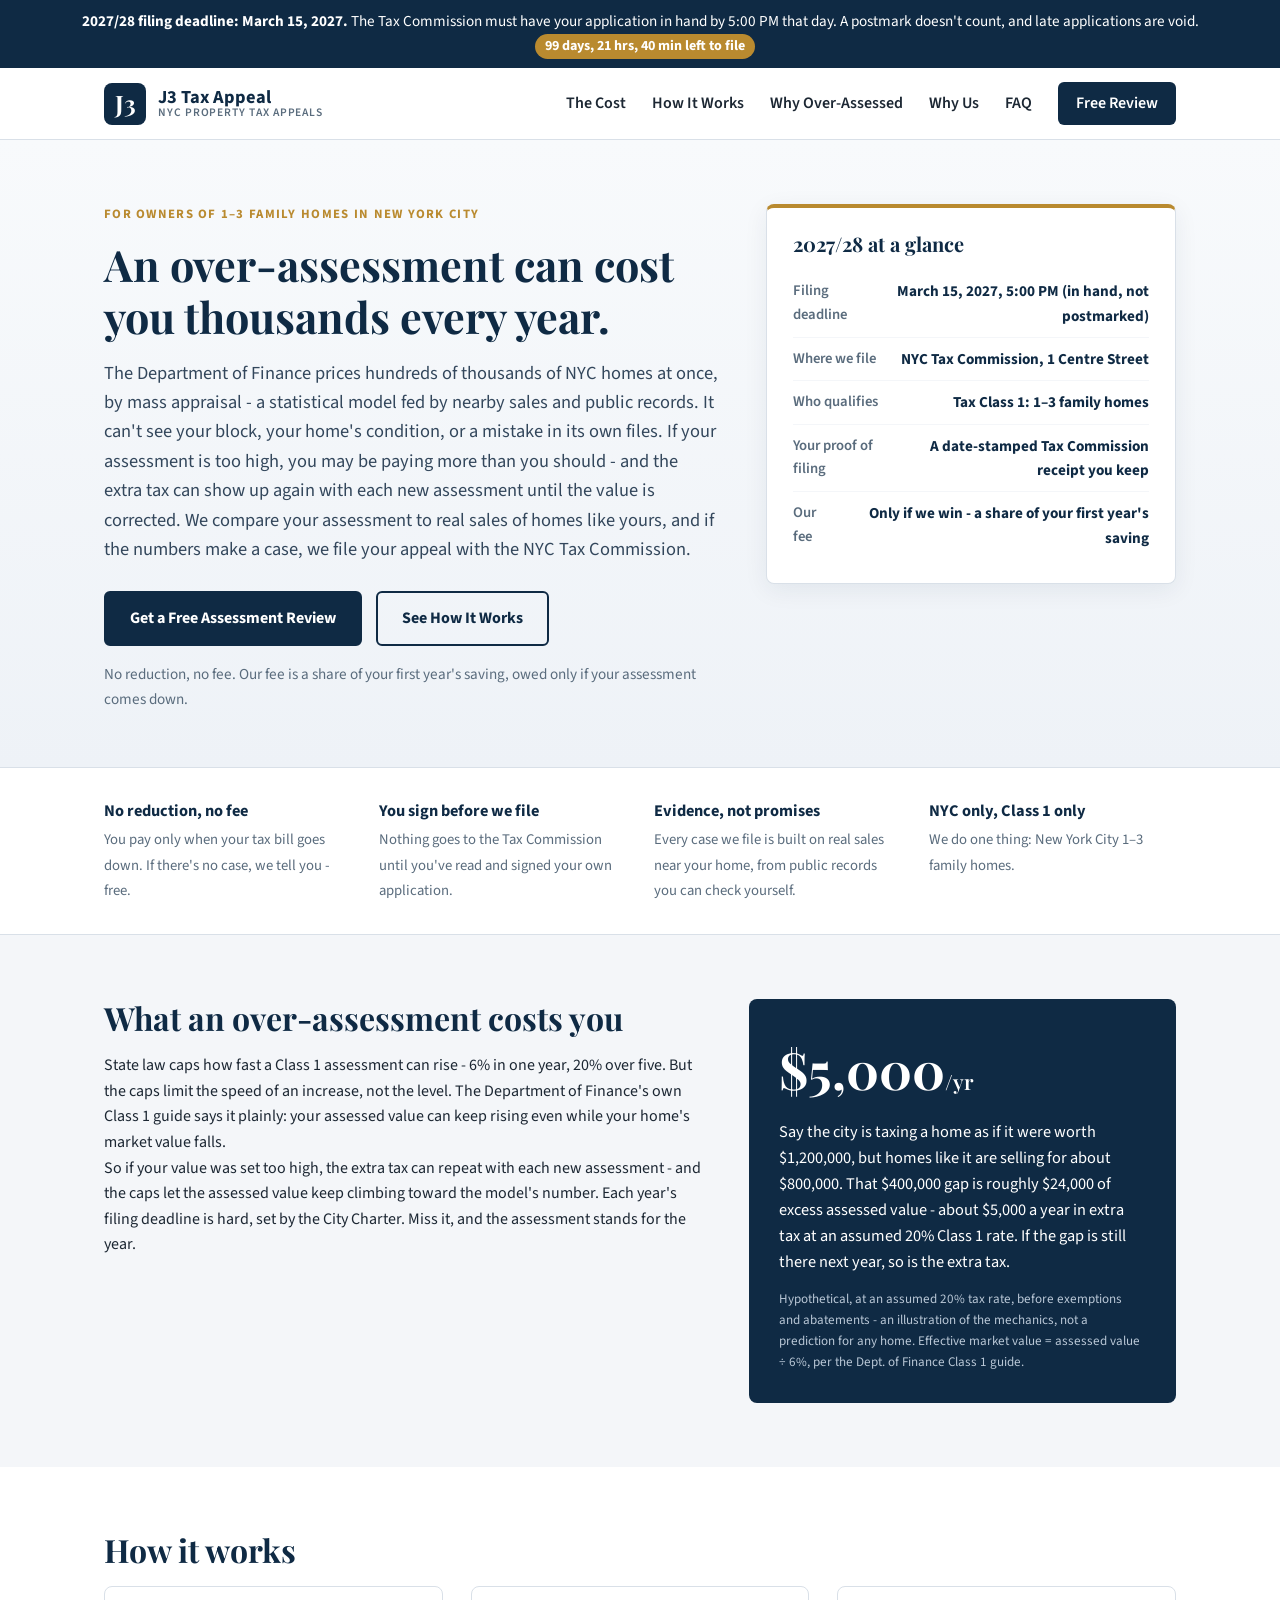
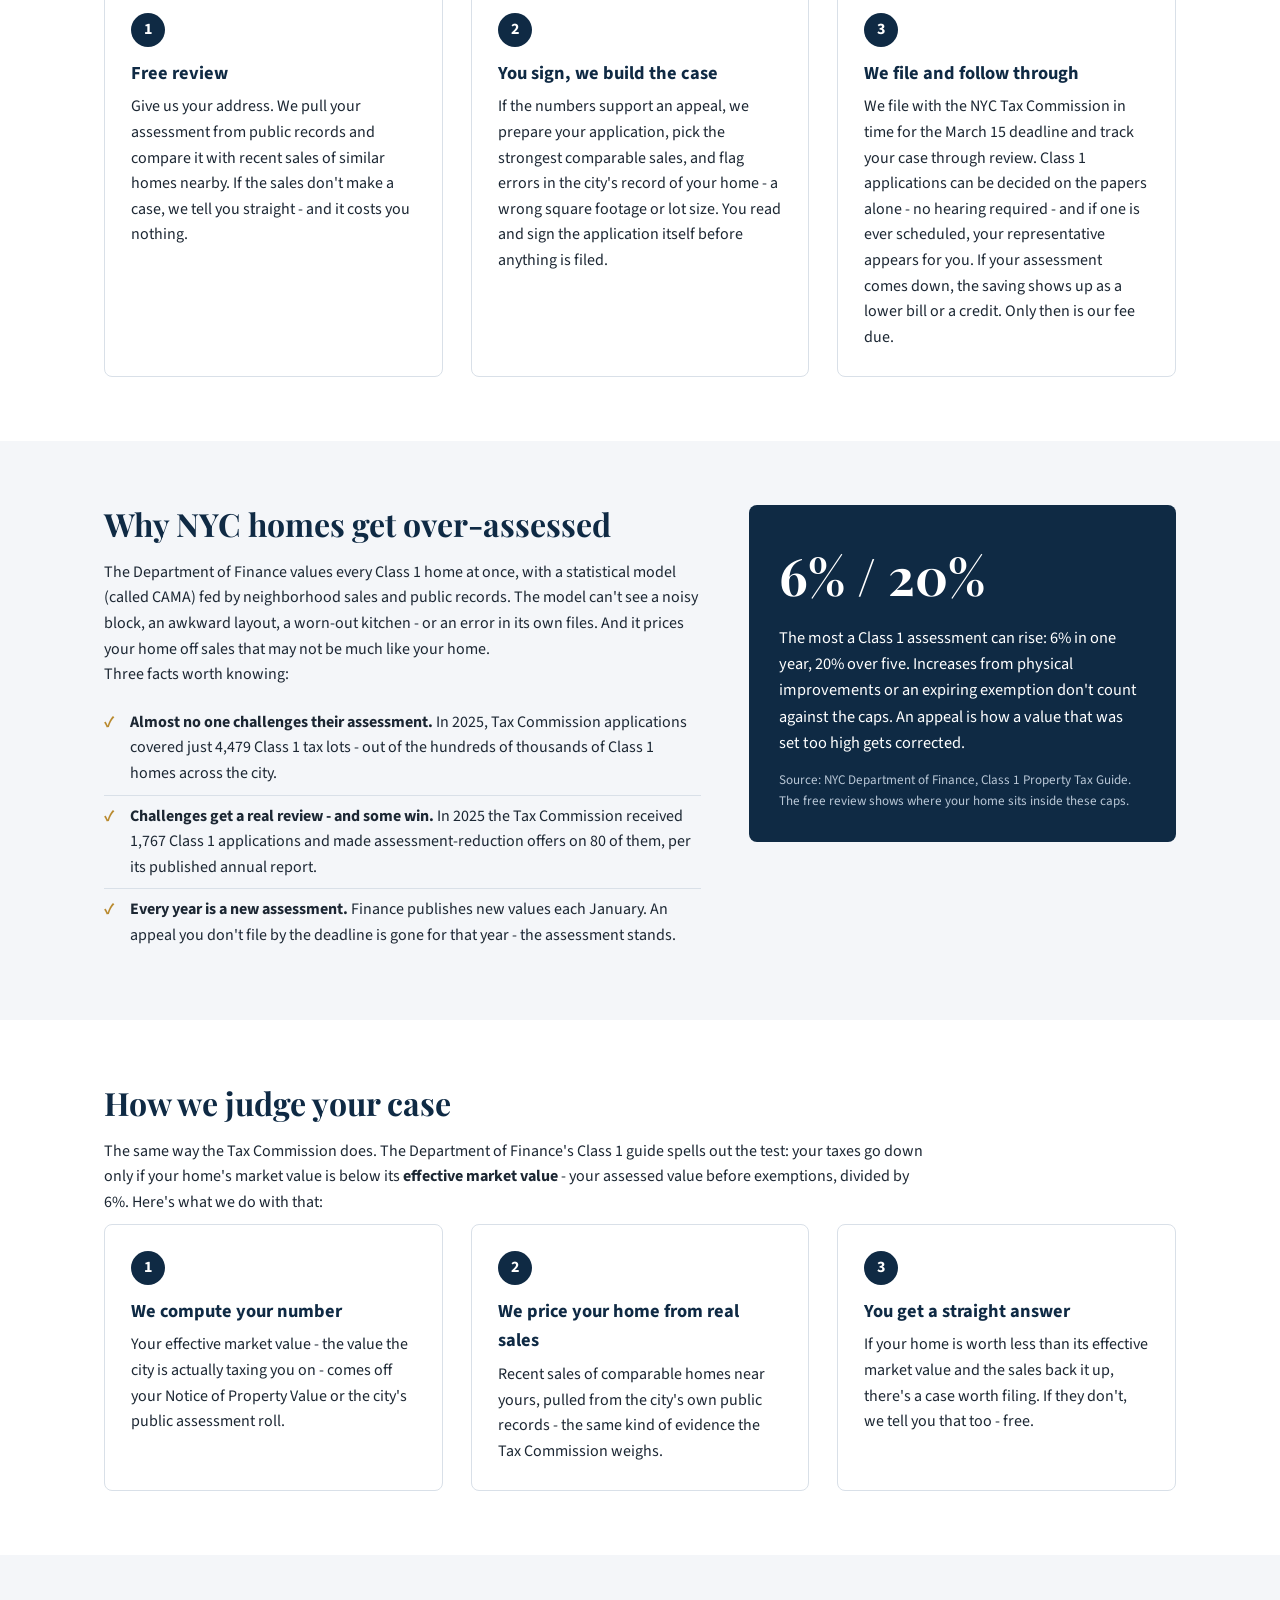
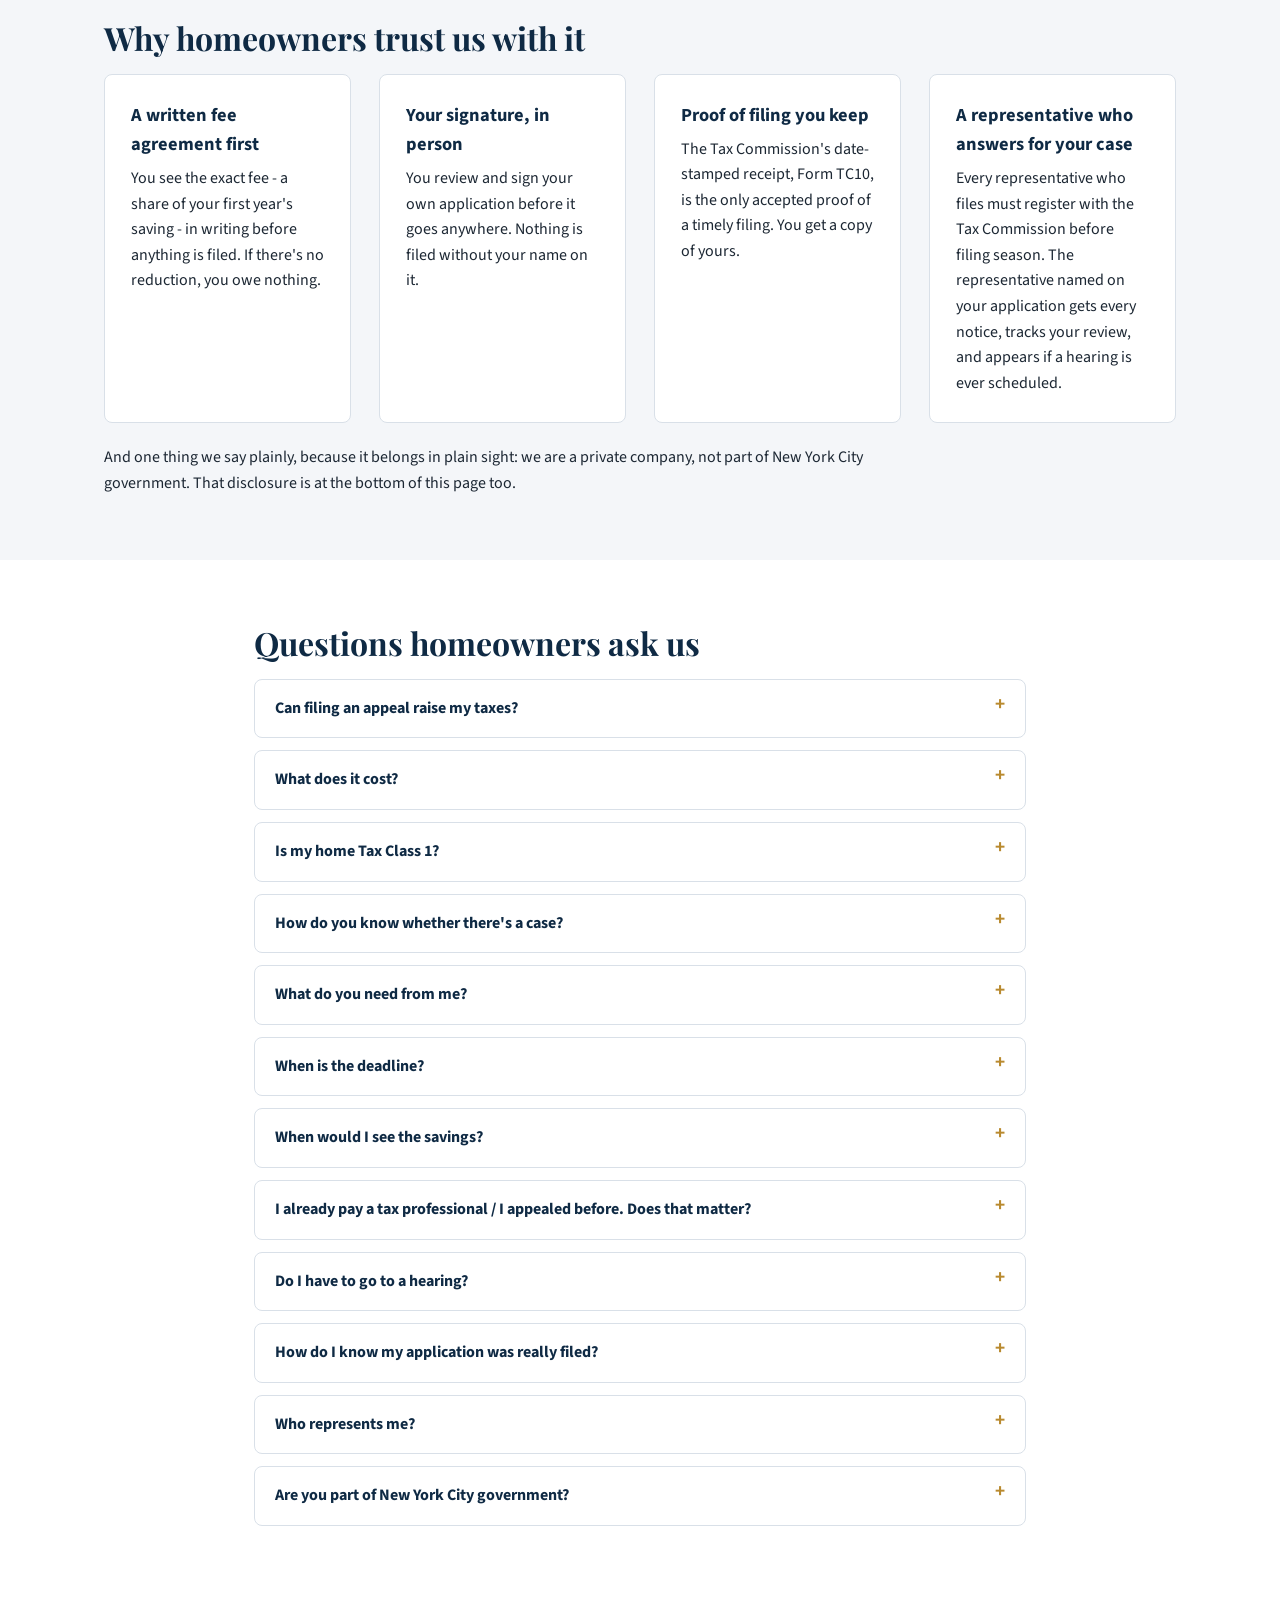
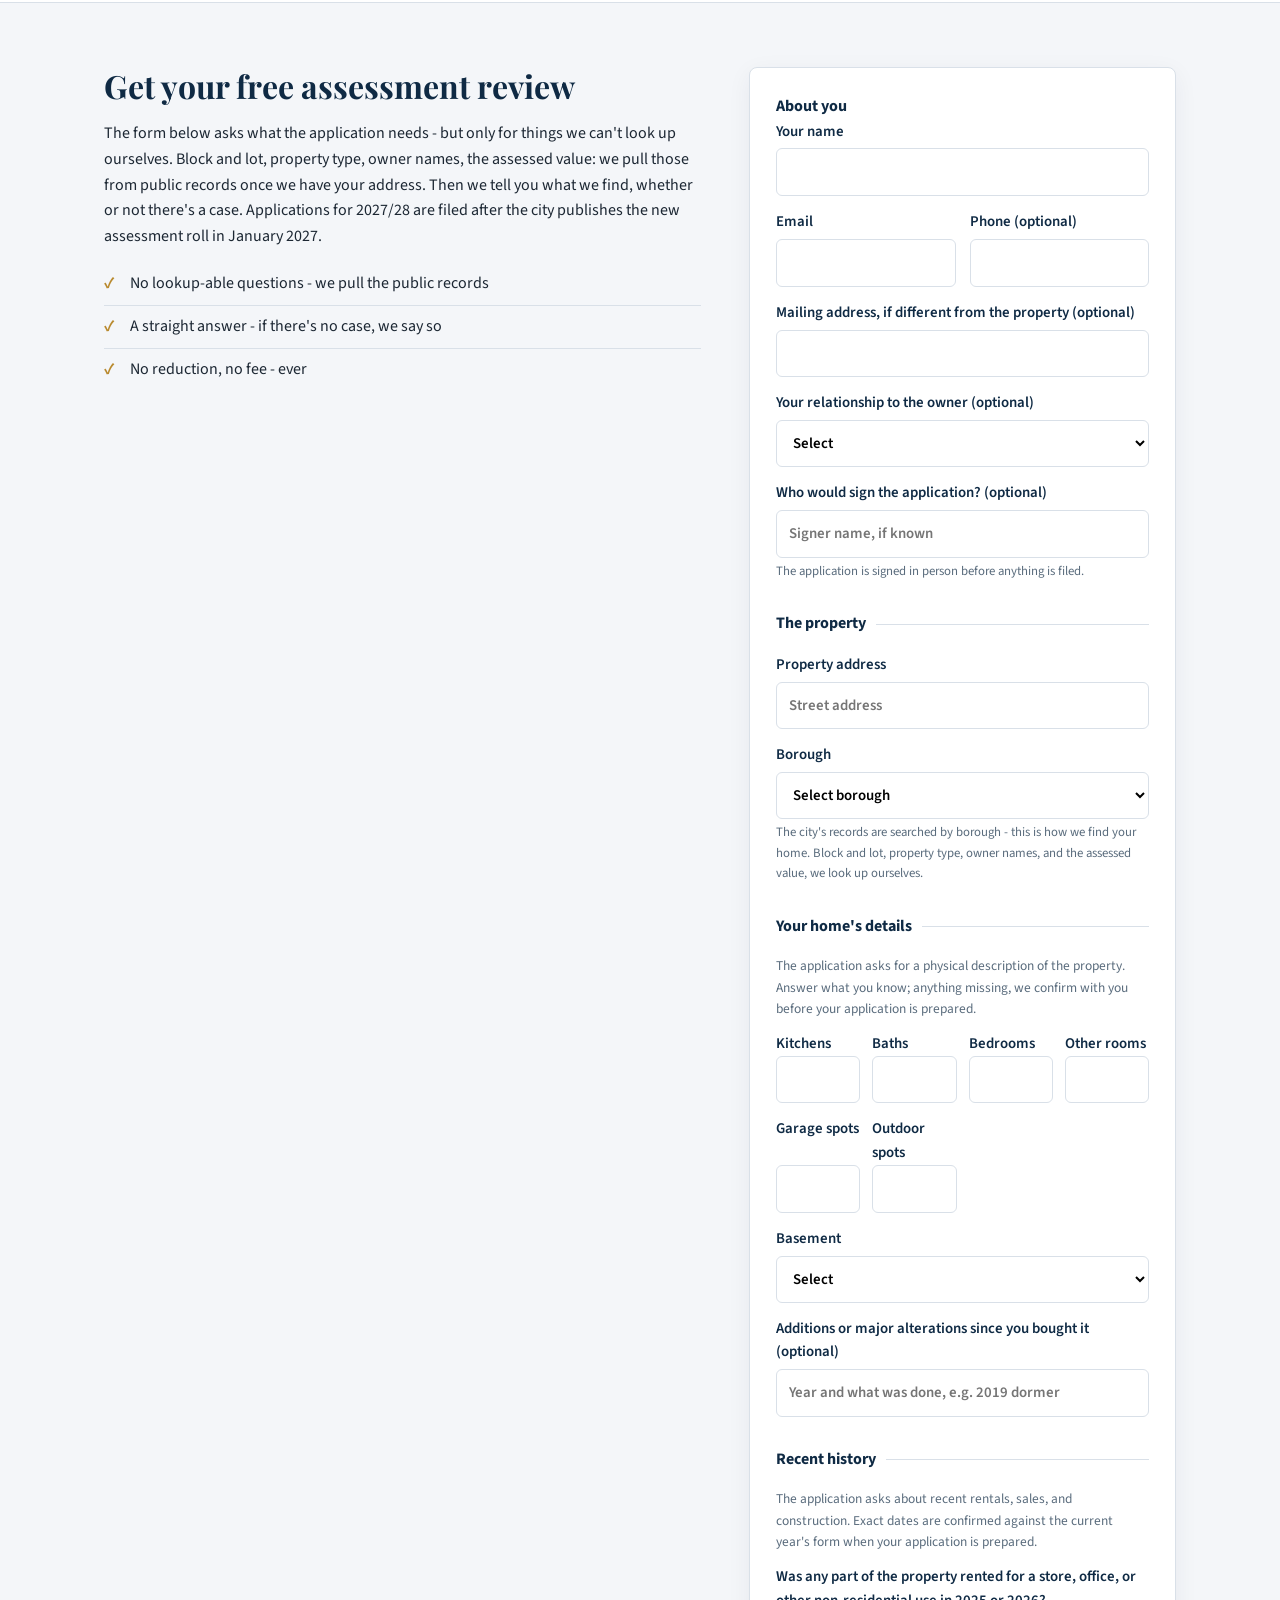
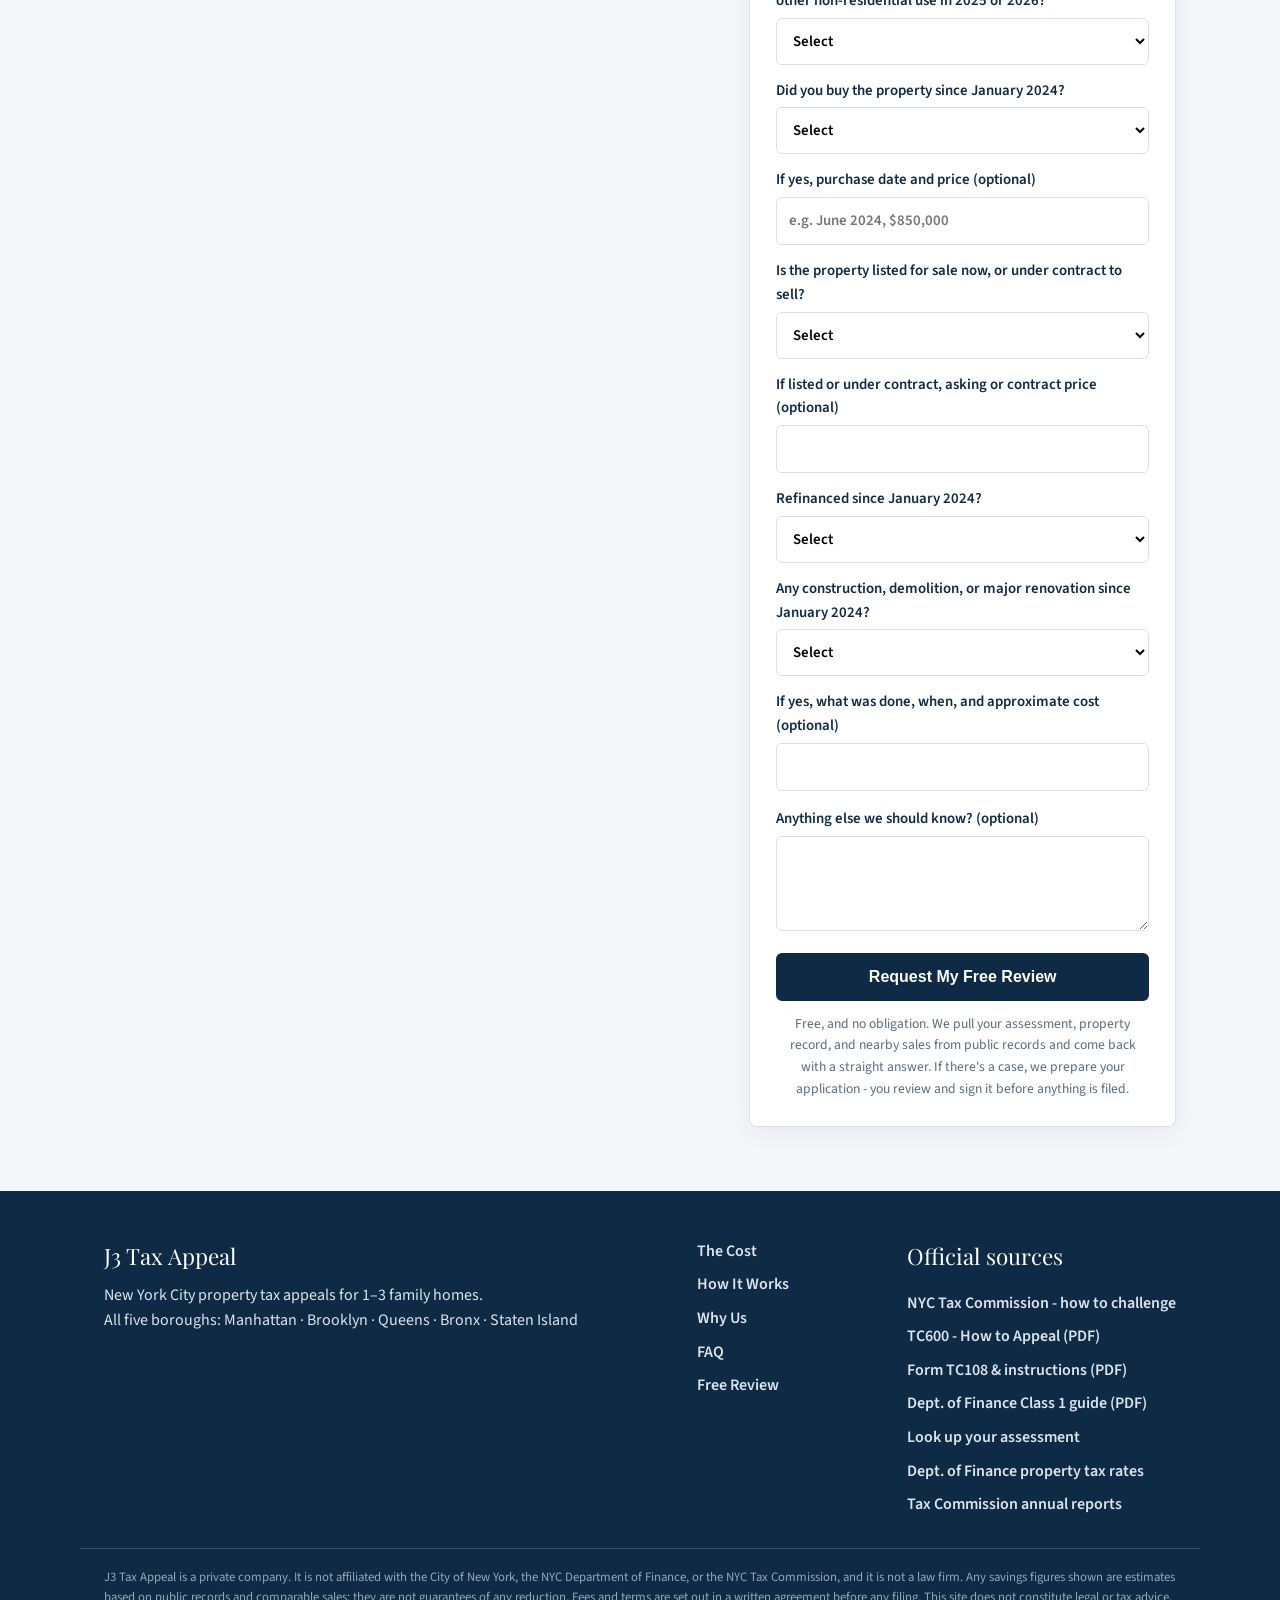
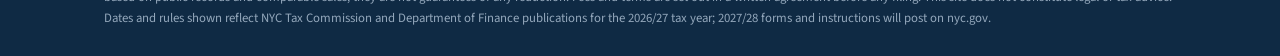
==== index.html @ 5998db47 "Add canonical sitemap and font connection hint; preserve approved copy" ====
<!DOCTYPE html>
<html lang="en">
<head>
<meta charset="UTF-8">
<meta name="viewport" content="width=device-width, initial-scale=1.0">
<title>J3 Tax Appeal - NYC Property Tax Appeals for 1–3 Family Homes</title>
<meta name="description" content="An over-assessment can cost you thousands every year. We check your NYC home's assessment against real comparable sales and file your appeal with the NYC Tax Commission. No reduction, no fee.">
<link rel="canonical" href="https://j3-del.github.io/j3-tax-appeal/">
<meta property="og:type" content="website">
<meta property="og:title" content="J3 Tax Appeal - NYC Property Tax Appeals for 1–3 Family Homes">
<meta property="og:description" content="An over-assessment can cost you thousands every year. We build your case from real comparable sales and file it with the NYC Tax Commission. No reduction, no fee. 2027/28 Class 1 deadline: March 15, 2027.">
<meta property="og:url" content="https://j3-del.github.io/j3-tax-appeal/">
<meta name="twitter:card" content="summary">
<link rel="sitemap" type="application/xml" href="sitemap.xml">
<link rel="preconnect" href="https://fonts.googleapis.com">
<link rel="preconnect" href="https://fonts.gstatic.com" crossorigin>
<link href="https://fonts.googleapis.com/css2?family=Playfair+Display:wght@600;700&family=Source+Sans+3:wght@400;600;700&display=swap" rel="stylesheet">
<link rel="stylesheet" href="styles.css">
<script type="application/ld+json">
{
  "@context": "https://schema.org",
  "@type": "ProfessionalService",
  "name": "J3 Tax Appeal",
  "description": "New York City property tax appeal representation for Tax Class 1 (1–3 family) homes before the NYC Tax Commission.",
  "url": "https://j3-del.github.io/j3-tax-appeal/",
  "areaServed": [
    {"@type": "City", "name": "New York City"}
  ]
}
</script>
</head>
<body>

<div class="deadline-bar">
  <span><strong>2027/28 filing deadline: March 15, 2027.</strong> The Tax Commission must have your application in hand by 5:00 PM that day. A postmark doesn't count, and late applications are void.</span>
  <span class="countdown" id="countdown" aria-label="Countdown to filing deadline"></span>
</div>

<header class="site-header">
  <div class="wrap header-inner">
    <a class="brand" href="#top">
      <span class="brand-mark">J3</span>
      <span class="brand-text">J3 Tax Appeal<small>NYC Property Tax Appeals</small></span>
    </a>
    <nav class="nav">
      <a href="#cost">The Cost</a>
      <a href="#how">How It Works</a>
      <a href="#why">Why Over-Assessed</a>
      <a href="#trust">Why Us</a>
      <a href="#faq">FAQ</a>
      <a href="#review" class="nav-cta">Free Review</a>
    </nav>
  </div>
</header>

<main id="top">

<section class="hero">
  <div class="wrap hero-inner">
    <div class="hero-copy">
      <p class="eyebrow">For owners of 1–3 family homes in New York City</p>
      <h1>An over-assessment can cost you thousands every year.</h1>
      <p class="lede">The Department of Finance prices hundreds of thousands of NYC homes at once, by mass appraisal - a statistical model fed by nearby sales and public records. It can't see your block, your home's condition, or a mistake in its own files. If your assessment is too high, you may be paying more than you should - and the extra tax can show up again with each new assessment until the value is corrected. We compare your assessment to real sales of homes like yours, and if the numbers make a case, we file your appeal with the NYC Tax Commission.</p>
      <div class="hero-ctas">
        <a class="btn btn-primary" href="#review">Get a Free Assessment Review</a>
        <a class="btn btn-ghost" href="#how">See How It Works</a>
      </div>
      <p class="hero-note">No reduction, no fee. Our fee is a share of your first year's saving, owed only if your assessment comes down.</p>
    </div>
    <aside class="hero-card" aria-label="Key facts">
      <h2>2027/28 at a glance</h2>
      <dl>
        <div><dt>Filing deadline</dt><dd>March 15, 2027, 5:00 PM (in hand, not postmarked)</dd></div>
        <div><dt>Where we file</dt><dd>NYC Tax Commission, 1 Centre Street</dd></div>
        <div><dt>Who qualifies</dt><dd>Tax Class 1: 1–3 family homes</dd></div>
        <div><dt>Your proof of filing</dt><dd>A date-stamped Tax Commission receipt you keep</dd></div>
        <div><dt>Our fee</dt><dd>Only if we win - a share of your first year's saving</dd></div>
      </dl>
    </aside>
  </div>
</section>

<section class="trust-bar">
  <div class="wrap trust-grid">
    <div class="trust-item"><strong>No reduction, no fee</strong><span>You pay only when your tax bill goes down. If there's no case, we tell you - free.</span></div>
    <div class="trust-item"><strong>You sign before we file</strong><span>Nothing goes to the Tax Commission until you've read and signed your own application.</span></div>
    <div class="trust-item"><strong>Evidence, not promises</strong><span>Every case we file is built on real sales near your home, from public records you can check yourself.</span></div>
    <div class="trust-item"><strong>NYC only, Class 1 only</strong><span>We do one thing: New York City 1–3 family homes.</span></div>
  </div>
</section>

<section class="section alt" id="cost">
  <div class="wrap two-col">
    <div>
      <h2>What an over-assessment costs you</h2>
      <p>State law caps how fast a Class 1 assessment can rise - 6% in one year, 20% over five. But the caps limit the speed of an increase, not the level. The Department of Finance's own Class 1 guide says it plainly: your assessed value can keep rising even while your home's market value falls.</p>
      <p>So if your value was set too high, the extra tax can repeat with each new assessment - and the caps let the assessed value keep climbing toward the model's number. Each year's filing deadline is hard, set by the City Charter. Miss it, and the assessment stands for the year.</p>
    </div>
    <div class="stat-card">
      <p class="stat-big">$5,000<small style="font-size:1.3rem">/yr</small></p>
      <p class="stat-label">Say the city is taxing a home as if it were worth $1,200,000, but homes like it are selling for about $800,000. That $400,000 gap is roughly $24,000 of excess assessed value - about $5,000 a year in extra tax at an assumed 20% Class 1 rate. If the gap is still there next year, so is the extra tax.</p>
      <p class="stat-small">Hypothetical, at an assumed 20% tax rate, before exemptions and abatements - an illustration of the mechanics, not a prediction for any home. Effective market value = assessed value ÷ 6%, per the Dept. of Finance Class 1 guide.</p>
    </div>
  </div>
</section>

<section class="section" id="how">
  <div class="wrap">
    <h2>How it works</h2>
    <div class="steps">
      <div class="step">
        <span class="step-num">1</span>
        <h3>Free review</h3>
        <p>Give us your address. We pull your assessment from public records and compare it with recent sales of similar homes nearby. If the sales don't make a case, we tell you straight - and it costs you nothing.</p>
      </div>
      <div class="step">
        <span class="step-num">2</span>
        <h3>You sign, we build the case</h3>
        <p>If the numbers support an appeal, we prepare your application, pick the strongest comparable sales, and flag errors in the city's record of your home - a wrong square footage or lot size. You read and sign the application itself before anything is filed.</p>
      </div>
      <div class="step">
        <span class="step-num">3</span>
        <h3>We file and follow through</h3>
        <p>We file with the NYC Tax Commission in time for the March 15 deadline and track your case through review. Class 1 applications can be decided on the papers alone - no hearing required - and if one is ever scheduled, your representative appears for you. If your assessment comes down, the saving shows up as a lower bill or a credit. Only then is our fee due.</p>
      </div>
    </div>
  </div>
</section>

<section class="section alt" id="why">
  <div class="wrap two-col">
    <div>
      <h2>Why NYC homes get over-assessed</h2>
      <p>The Department of Finance values every Class 1 home at once, with a statistical model (called CAMA) fed by neighborhood sales and public records. The model can't see a noisy block, an awkward layout, a worn-out kitchen - or an error in its own files. And it prices your home off sales that may not be much like your home.</p>
      <p>Three facts worth knowing:</p>
      <ul class="fact-list">
        <li><strong>Almost no one challenges their assessment.</strong> In 2025, Tax Commission applications covered just 4,479 Class 1 tax lots - out of the hundreds of thousands of Class 1 homes across the city.</li>
        <li><strong>Challenges get a real review - and some win.</strong> In 2025 the Tax Commission received 1,767 Class 1 applications and made assessment-reduction offers on 80 of them, per its published annual report.</li>
        <li><strong>Every year is a new assessment.</strong> Finance publishes new values each January. An appeal you don't file by the deadline is gone for that year - the assessment stands.</li>
      </ul>
    </div>
    <div class="stat-card">
      <p class="stat-big">6% / 20%</p>
      <p class="stat-label">The most a Class 1 assessment can rise: 6% in one year, 20% over five. Increases from physical improvements or an expiring exemption don't count against the caps. An appeal is how a value that was set too high gets corrected.</p>
      <p class="stat-small">Source: NYC Department of Finance, Class 1 Property Tax Guide. The free review shows where your home sits inside these caps.</p>
    </div>
  </div>
</section>

<section class="section" id="test">
  <div class="wrap">
    <h2>How we judge your case</h2>
    <p style="max-width:820px">The same way the Tax Commission does. The Department of Finance's Class 1 guide spells out the test: your taxes go down only if your home's market value is below its <strong>effective market value</strong> - your assessed value before exemptions, divided by 6%. Here's what we do with that:</p>
    <div class="steps">
      <div class="step">
        <span class="step-num">1</span>
        <h3>We compute your number</h3>
        <p>Your effective market value - the value the city is actually taxing you on - comes off your Notice of Property Value or the city's public assessment roll.</p>
      </div>
      <div class="step">
        <span class="step-num">2</span>
        <h3>We price your home from real sales</h3>
        <p>Recent sales of comparable homes near yours, pulled from the city's own public records - the same kind of evidence the Tax Commission weighs.</p>
      </div>
      <div class="step">
        <span class="step-num">3</span>
        <h3>You get a straight answer</h3>
        <p>If your home is worth less than its effective market value and the sales back it up, there's a case worth filing. If they don't, we tell you that too - free.</p>
      </div>
    </div>
  </div>
</section>

<section class="section alt" id="trust">
  <div class="wrap">
    <h2>Why homeowners trust us with it</h2>
    <div class="steps steps4">
      <div class="step">
        <h3>A written fee agreement first</h3>
        <p>You see the exact fee - a share of your first year's saving - in writing before anything is filed. If there's no reduction, you owe nothing.</p>
      </div>
      <div class="step">
        <h3>Your signature, in person</h3>
        <p>You review and sign your own application before it goes anywhere. Nothing is filed without your name on it.</p>
      </div>
      <div class="step">
        <h3>Proof of filing you keep</h3>
        <p>The Tax Commission's date-stamped receipt, Form TC10, is the only accepted proof of a timely filing. You get a copy of yours.</p>
      </div>
      <div class="step">
        <h3>A representative who answers for your case</h3>
        <p>Every representative who files must register with the Tax Commission before filing season. The representative named on your application gets every notice, tracks your review, and appears if a hearing is ever scheduled.</p>
      </div>
    </div>
    <p style="margin-top:22px;max-width:820px">And one thing we say plainly, because it belongs in plain sight: we are a private company, not part of New York City government. That disclosure is at the bottom of this page too.</p>
  </div>
</section>

<section class="section" id="faq">
  <div class="wrap narrow">
    <h2>Questions homeowners ask us</h2>
    <details>
      <summary>Can filing an appeal raise my taxes?</summary>
      <p>An application asks the Tax Commission for one thing: a reduction. The Commission's authority is to correct assessments that are excessive, unequal, or unlawful, and it reviews the assessed value the Department of Finance already set. It cannot change your home's market value, property description, or building class.</p>
    </details>
    <details>
      <summary>What does it cost?</summary>
      <p>The review is free. If we file and your assessment is reduced, our fee is a percentage of your first year's saving, set out in a written agreement before we file anything. If there's no reduction, you owe us nothing. One exception: the Tax Commission charges a $175 application fee on properties assessed at $2 million or more - it appears on the tax bill, is never due if review is waived before it's scheduled, and your agreement will state plainly who bears it.</p>
    </details>
    <details>
      <summary>Is my home Tax Class 1?</summary>
      <p>Almost certainly, if it's a house for one, two, or three families. Class 1 also covers most residentially zoned vacant land and condominium units in buildings of three stories or fewer. Your tax class is printed on your Notice of Property Value - and your free review will confirm it.</p>
    </details>
    <details>
      <summary>How do you know whether there's a case?</summary>
      <p>The same test the Tax Commission applies. We estimate what your home would sell for and compare it with its "effective market value" - the value Finance is effectively taxing you on (your assessed value before exemptions, divided by 6%). If your home is worth less than that number and recent sales back it up, there's a case. If they don't, we tell you that too.</p>
    </details>
    <details>
      <summary>What do you need from me?</summary>
      <p>About ten minutes with the form below. It asks only what public records can't tell us - things like room counts, alterations, and recent history. Block and lot, property type, ownership, and your assessed value, we look up ourselves from your address. If we find a case, we prepare your application - and nothing is filed until you review and sign it.</p>
    </details>
    <details>
      <summary>When is the deadline?</summary>
      <p>For the 2027/28 tax year, the Tax Commission must <em>receive</em> Class 1 applications by 5:00 PM on <strong>March 15, 2027</strong>. Mailing it that day is not enough - it has to arrive. The deadline is set by the City Charter and cannot be waived or extended. (One narrow exception: if the city first notifies you of a new or increased assessment after February 1, you get 20 days from that notice.) If you miss it, the assessment stands for the full year.</p>
    </details>
    <details>
      <summary>When would I see the savings?</summary>
      <p>If the Tax Commission resolves your application before the city publishes its final assessment roll in May, the property tax bills issued in July for the new tax year can be based on the corrected value - that's the Commission's own description of its calendar in its annual report. Some applications take longer. If there's no reduction, you owe nothing.</p>
    </details>
    <details>
      <summary>I already pay a tax professional / I appealed before. Does that matter?</summary>
      <p>Usually not. The city publishes new assessments each January, and every year's appeal stands on that year's numbers. If you filed in a past year, this year's comparable sales may tell a different story. One thing to flag: if another representative is already handling this year's appeal for you, let us know before we start, so your filing doesn't conflict with theirs.</p>
    </details>
    <details>
      <summary>Do I have to go to a hearing?</summary>
      <p>No hearing is required. You can ask for your application to be reviewed on the papers alone - in person, phone, or video hearings exist if you or the Commission want one, and your representative appears. That's part of the service.</p>
    </details>
    <details>
      <summary>How do I know my application was really filed?</summary>
      <p>You get proof you can hold. The Tax Commission accepts only one proof of timely filing: its own date-stamped receipt, Form TC10 - not a postmark or a mailing receipt. We file in time for the deadline and give you a copy of your stamped receipt.</p>
    </details>
    <details>
      <summary>Who represents me?</summary>
      <p>A representative named on your application. Tax Commission rules require every representative who files to register with the Commission before the filing season. The Commission sends every notice about your case - including any hearing date - to that representative, and if a hearing is ever scheduled, your representative appears for you. Most Class 1 cases are decided on the papers, with no hearing at all.</p>
    </details>
    <details>
      <summary>Are you part of New York City government?</summary>
      <p>No. We are a private company and are not affiliated with the City of New York, the Department of Finance, or the Tax Commission.</p>
    </details>
  </div>
</section>

<section class="section cta-section" id="review">
  <div class="wrap two-col">
    <div>
      <h2>Get your free assessment review</h2>
      <p>The form below asks what the application needs - but only for things we can't look up ourselves. Block and lot, property type, owner names, the assessed value: we pull those from public records once we have your address. Then we tell you what we find, whether or not there's a case. Applications for 2027/28 are filed after the city publishes the new assessment roll in January 2027.</p>
      <ul class="fact-list">
        <li>No lookup-able questions - we pull the public records</li>
        <li>A straight answer - if there's no case, we say so</li>
        <li>No reduction, no fee - ever</li>
      </ul>
    </div>
    <form class="intake" id="intakeForm" novalidate>
      <input type="checkbox" name="botcheck" class="hp" tabindex="-1" autocomplete="off" aria-hidden="true">
      <fieldset>
        <legend>About you</legend>
        <label>Your name<input type="text" name="name" required autocomplete="name"></label>
        <div class="grid2">
          <label>Email<input type="email" name="email" required autocomplete="email"></label>
          <label>Phone (optional)<input type="tel" name="phone" autocomplete="tel"></label>
        </div>
        <label>Mailing address, if different from the property (optional)<input type="text" name="mailing_address" autocomplete="street-address"></label>
        <label>Your relationship to the owner (optional)
          <select name="contact_relationship">
            <option value="">Select</option>
            <option>I am the owner</option>
            <option>Spouse or family member</option>
            <option>Property manager or agent</option>
            <option>Other</option>
            <option>Prefer to say later</option>
          </select>
        </label>
        <label>Who would sign the application? (optional)<input type="text" name="signer_name" placeholder="Signer name, if known"><span class="hint">The application is signed in person before anything is filed.</span></label>
      </fieldset>
      <fieldset>
        <legend>The property</legend>
        <label>Property address<input type="text" name="address" required placeholder="Street address"></label>
        <label>Borough
          <select name="borough" required>
            <option value="">Select borough</option>
            <option>Manhattan</option><option>Brooklyn</option><option>Queens</option>
            <option>Bronx</option><option>Staten Island</option>
          </select>
          <span class="hint">The city's records are searched by borough - this is how we find your home. Block and lot, property type, owner names, and the assessed value, we look up ourselves.</span>
        </label>
      </fieldset>
      <fieldset>
        <legend>Your home's details</legend>
        <p class="hint">The application asks for a physical description of the property. Answer what you know; anything missing, we confirm with you before your application is prepared.</p>
        <div class="grid4">
          <label>Kitchens<input type="number" name="kitchens" min="0" max="20"></label>
          <label>Baths<input type="number" name="baths" min="0" max="20"></label>
          <label>Bedrooms<input type="number" name="bedrooms" min="0" max="30"></label>
          <label>Other rooms<input type="number" name="other_rooms" min="0" max="30"></label>
          <label>Garage spots<input type="number" name="parking_indoor" min="0" max="20"></label>
          <label>Outdoor spots<input type="number" name="parking_outdoor" min="0" max="20"></label>
        </div>
        <label>Basement
          <select name="basement">
            <option value="">Select</option>
            <option>No basement</option>
            <option>Unfinished space only</option>
            <option>Finished living space</option>
          </select>
        </label>
        <label>Additions or major alterations since you bought it (optional)<input type="text" name="alterations" placeholder="Year and what was done, e.g. 2019 dormer"></label>
      </fieldset>
      <fieldset>
        <legend>Recent history</legend>
        <p class="hint">The application asks about recent rentals, sales, and construction. Exact dates are confirmed against the current year's form when your application is prepared.</p>
        <label>Was any part of the property rented for a store, office, or other non-residential use in 2025 or 2026?
          <select name="nonres_rental_recent">
            <option value="">Select</option><option>No</option><option>Yes</option><option>Not sure</option>
          </select>
        </label>
        <label>Did you buy the property since January 2024?
          <select name="bought_since_2024">
            <option value="">Select</option><option>No</option><option>Yes</option>
          </select>
        </label>
        <label>If yes, purchase date and price (optional)<input type="text" name="purchase_details" placeholder="e.g. June 2024, $850,000"></label>
        <label>Is the property listed for sale now, or under contract to sell?
          <select name="sale_status">
            <option value="">Select</option><option>No</option><option>Listed for sale</option><option>Under contract to sell</option>
          </select>
        </label>
        <label>If listed or under contract, asking or contract price (optional)<input type="text" name="sale_price"></label>
        <label>Refinanced since January 2024?
          <select name="refinanced_since_2024">
            <option value="">Select</option><option>No</option><option>Yes</option><option>Not sure</option>
          </select>
        </label>
        <label>Any construction, demolition, or major renovation since January 2024?
          <select name="construction_since_2024">
            <option value="">Select</option><option>No</option><option>Yes</option>
          </select>
        </label>
        <label>If yes, what was done, when, and approximate cost (optional)<input type="text" name="construction_details"></label>
      </fieldset>
      <label>Anything else we should know? (optional)<textarea name="notes" rows="3"></textarea></label>
      <button type="submit" class="btn btn-primary btn-block">Request My Free Review</button>
      <p class="form-note" id="formNote">Free, and no obligation. We pull your assessment, property record, and nearby sales from public records and come back with a straight answer. If there's a case, we prepare your application - you review and sign it before anything is filed.</p>
    </form>
  </div>
</section>

</main>

<footer class="site-footer">
  <div class="wrap footer-inner">
    <div>
      <p class="footer-brand">J3 Tax Appeal</p>
      <p>New York City property tax appeals for 1–3 family homes.<br>All five boroughs: Manhattan · Brooklyn · Queens · Bronx · Staten Island</p>
    </div>
    <div class="footer-links">
      <a href="#cost">The Cost</a>
      <a href="#how">How It Works</a>
      <a href="#trust">Why Us</a>
      <a href="#faq">FAQ</a>
      <a href="#review">Free Review</a>
    </div>
    <div class="footer-links">
      <p class="footer-brand">Official sources</p>
      <a href="https://www.nyc.gov/site/taxcommission/about/challenging-notice-of-property-value.page" target="_blank" rel="noopener">NYC Tax Commission - how to challenge</a>
      <a href="https://www.nyc.gov/assets/taxcommission/downloads/pdf/tc600-2026.pdf" target="_blank" rel="noopener">TC600 - How to Appeal (PDF)</a>
      <a href="https://www.nyc.gov/assets/taxcommission/downloads/pdf/tc108-2026.pdf" target="_blank" rel="noopener">Form TC108 &amp; instructions (PDF)</a>
      <a href="https://www.nyc.gov/assets/finance/downloads/pdf/brochures/class_1_guide.pdf" target="_blank" rel="noopener">Dept. of Finance Class 1 guide (PDF)</a>
      <a href="https://www.nyc.gov/site/finance/taxes/property.page" target="_blank" rel="noopener">Look up your assessment</a>
      <a href="https://www.nyc.gov/site/finance/property/property-tax-rates.page" target="_blank" rel="noopener">Dept. of Finance property tax rates</a>
      <a href="https://www.nyc.gov/site/taxcommission/reports/annual-report.page" target="_blank" rel="noopener">Tax Commission annual reports</a>
    </div>
  </div>
  <div class="wrap legal">
    <p>J3 Tax Appeal is a private company. It is not affiliated with the City of New York, the NYC Department of Finance, or the NYC Tax Commission, and it is not a law firm. Any savings figures shown are estimates based on public records and comparable sales; they are not guarantees of any reduction. Fees and terms are set out in a written agreement before any filing. This site does not constitute legal or tax advice. Dates and rules shown reflect NYC Tax Commission and Department of Finance publications for the 2026/27 tax year; 2027/28 forms and instructions will post on nyc.gov.</p>
  </div>
</footer>

<script src="script.js"></script>
</body>
</html>
---- styles.css ----
:root{
  --navy:#0f2a44; --navy-2:#16395c; --ink:#1c2733; --gray:#5a6c7d;
  --gold:#b98a2f; --paper:#ffffff; --mist:#f4f6f9; --line:#d9e0e8; --red:#b3271e;
}
*{box-sizing:border-box;margin:0;padding:0}
html{scroll-behavior:smooth}
body{font-family:"Source Sans 3",system-ui,sans-serif;color:var(--ink);background:var(--paper);line-height:1.6}
.wrap{max-width:1120px;margin:0 auto;padding:0 24px}
h1,h2{font-family:"Playfair Display",Georgia,serif;color:var(--navy);line-height:1.2}
h2{font-size:2rem;margin-bottom:1rem}
h3{color:var(--navy);font-size:1.15rem;margin-bottom:.4rem}
a{color:var(--navy)}

/* deadline bar */
.deadline-bar{background:var(--navy);color:#fff;text-align:center;padding:9px 16px;font-size:.95rem}
.deadline-bar .countdown{display:inline-block;margin-left:10px;background:var(--gold);color:#fff;font-weight:700;padding:1px 10px;border-radius:20px;font-size:.88rem}

/* header */
.site-header{border-bottom:1px solid var(--line);background:#fff;position:sticky;top:0;z-index:10}
.header-inner{display:flex;align-items:center;justify-content:space-between;padding-top:14px;padding-bottom:14px}
.brand{display:flex;align-items:center;gap:12px;text-decoration:none}
.brand-mark{width:42px;height:42px;border-radius:8px;background:var(--navy);color:#fff;display:flex;align-items:center;justify-content:center;font-family:"Playfair Display",serif;font-size:1.5rem;font-weight:700}
.brand-text{font-weight:700;color:var(--navy);font-size:1.15rem;line-height:1.1;display:flex;flex-direction:column}
.brand-text small{font-weight:600;color:var(--gray);font-size:.72rem;letter-spacing:.08em;text-transform:uppercase}
.nav{display:flex;gap:26px;align-items:center}
.nav a{text-decoration:none;font-weight:600;color:var(--ink)}
.nav a:hover{color:var(--navy-2)}
.nav-cta{background:var(--navy);color:#fff !important;padding:9px 18px;border-radius:6px}
.nav-cta:hover{background:var(--navy-2)}

/* hero */
.hero{background:linear-gradient(180deg,#f8fafc, #eef2f7);border-bottom:1px solid var(--line)}
.hero-inner{display:grid;grid-template-columns:1.5fr 1fr;gap:48px;padding:64px 24px 56px}
.eyebrow{text-transform:uppercase;letter-spacing:.1em;font-size:.8rem;font-weight:700;color:var(--gold);margin-bottom:14px}
.hero h1{font-size:2.7rem;margin-bottom:16px}
.lede{font-size:1.15rem;color:#33475c;margin-bottom:26px}
.hero-ctas{display:flex;gap:14px;flex-wrap:wrap;margin-bottom:16px}
.btn{display:inline-block;text-decoration:none;font-weight:700;padding:13px 24px;border-radius:6px;font-size:1rem;border:2px solid var(--navy);cursor:pointer}
.btn-primary{background:var(--navy);color:#fff}
.btn-primary:hover{background:var(--navy-2)}
.btn-ghost{background:transparent;color:var(--navy)}
.btn-block{width:100%}
.hero-note{font-size:.95rem;color:var(--gray)}
.hero-card{background:#fff;border:1px solid var(--line);border-top:4px solid var(--gold);border-radius:8px;padding:24px 26px;box-shadow:0 6px 24px rgba(15,42,68,.07);align-self:start}
.hero-card h2{font-size:1.25rem;margin-bottom:14px}
.hero-card dl div{display:flex;justify-content:space-between;gap:16px;padding:9px 0;border-bottom:1px solid var(--mist)}
.hero-card dl div:last-child{border-bottom:none}
.hero-card dt{color:var(--gray);font-weight:600;font-size:.92rem}
.hero-card dd{font-weight:700;color:var(--navy);text-align:right;font-size:.95rem}

/* trust bar */
.trust-bar{border-bottom:1px solid var(--line);background:#fff}
.trust-grid{display:grid;grid-template-columns:repeat(4,1fr);gap:28px;padding-top:30px;padding-bottom:30px}
.trust-item strong{display:block;color:var(--navy);font-size:1.02rem;margin-bottom:3px}
.trust-item span{color:var(--gray);font-size:.92rem}

/* sections */
.section{padding:64px 0}
.section.alt{background:var(--mist)}
.narrow{max-width:820px}
.steps{display:grid;grid-template-columns:repeat(3,1fr);gap:28px;margin-top:8px}
.step{background:#fff;border:1px solid var(--line);border-radius:8px;padding:26px}
.step-num{display:inline-flex;width:34px;height:34px;border-radius:50%;background:var(--navy);color:#fff;font-weight:700;align-items:center;justify-content:center;margin-bottom:12px}
.two-col{display:grid;grid-template-columns:1.4fr 1fr;gap:48px;align-items:start}
.fact-list{list-style:none;margin-top:14px}
.fact-list li{padding:8px 0 8px 26px;position:relative;border-bottom:1px solid var(--line)}
.fact-list li:last-child{border-bottom:none}
.fact-list li::before{content:"✓";position:absolute;left:0;color:var(--gold);font-weight:700}
.stat-card{background:var(--navy);color:#fff;border-radius:8px;padding:30px}
.stat-big{font-family:"Playfair Display",serif;font-size:3.2rem;font-weight:700;color:#fff}
.stat-label{margin:8px 0 14px;font-size:1.02rem}
.stat-small{font-size:.82rem;color:#b9c7d6}

/* faq */
details{border:1px solid var(--line);border-radius:8px;margin-bottom:12px;background:#fff}
details summary{cursor:pointer;font-weight:700;color:var(--navy);padding:16px 48px 16px 20px;list-style:none;position:relative}
details summary::after{content:"+";color:var(--gold);font-size:1.2rem;position:absolute;right:20px;top:15px;line-height:1}
details[open ] summary::after{content:"–"}
details p{padding:0 20px 18px;color:#33475c}

/* intake */
.cta-section{background:var(--mist);border-top:1px solid var(--line)}
.intake{background:#fff;border:1px solid var(--line);border-radius:8px;padding:26px;box-shadow:0 6px 24px rgba(15,42,68,.06)}
.intake label{display:block;font-weight:600;color:var(--navy);font-size:.93rem;margin-bottom:14px}
.intake input,.intake select{width:100%;margin-top:5px;padding:11px 12px;border:1px solid var(--line);border-radius:6px;font:inherit;background:#fff}
.intake input:focus,.intake select:focus{outline:2px solid var(--navy-2);outline-offset:1px}
.intake fieldset{border:none;border-top:1px solid var(--line);margin:16px 0 2px;padding:16px 0 0}
.intake fieldset:first-of-type{border-top:none;margin-top:0;padding-top:0}
.intake legend{font-weight:700;color:var(--navy);font-size:1rem;padding-right:10px}
.intake p.hint{font-weight:400;color:var(--gray);font-size:.84rem;margin:0 0 12px}
.intake .hint{display:block;font-weight:400;color:var(--gray);font-size:.8rem;margin-top:3px}
.intake .grid2{display:grid;grid-template-columns:1fr 1fr;gap:0 14px}
.intake .grid4{display:grid;grid-template-columns:repeat(4,1fr);gap:0 12px}
.intake .grid4 label{display:flex;flex-direction:column}
.intake .grid4 label input{margin-top:auto}
.intake textarea{width:100%;margin-top:5px;padding:11px 12px;border:1px solid var(--line);border-radius:6px;font:inherit;background:#fff}
.intake textarea:focus{outline:2px solid var(--navy-2);outline-offset:1px}
.intake .hp{position:absolute;left:-9999px;width:1px;height:1px;opacity:0}
.form-note{font-size:.85rem;color:var(--gray);margin-top:12px;text-align:center}
.form-note.success{color:#1e7a34;font-weight:700}

/* footer */
.site-footer{background:var(--navy);color:#dbe4ee;padding:48px 0 28px}
.footer-inner{display:flex;justify-content:space-between;gap:40px;flex-wrap:wrap}
.footer-brand{font-family:"Playfair Display",serif;font-size:1.4rem;color:#fff;margin-bottom:8px}
.footer-links{display:flex;flex-direction:column;gap:8px}
.footer-links a{color:#dbe4ee;text-decoration:none;font-weight:600}
.footer-links a:hover{color:#fff}
.legal{margin-top:30px;padding-top:18px;border-top:1px solid rgba(255,255,255,.18);font-size:.8rem;color:#93a7bb}

@media (max-width:900px){
  .intake .grid4{grid-template-columns:1fr 1fr}
  .hero-inner,.two-col{grid-template-columns:1fr}
  .trust-grid{grid-template-columns:1fr 1fr}
  .steps{grid-template-columns:1fr}
  .hero h1{font-size:2.1rem}
  .nav a:not(.nav-cta){display:none}
}

/* persuasion revision additions */
.steps4{grid-template-columns:repeat(4,1fr)}
.stat-big small{font-size:.45em;font-weight:600}
@media (max-width:900px){
  .steps4{grid-template-columns:1fr}
}
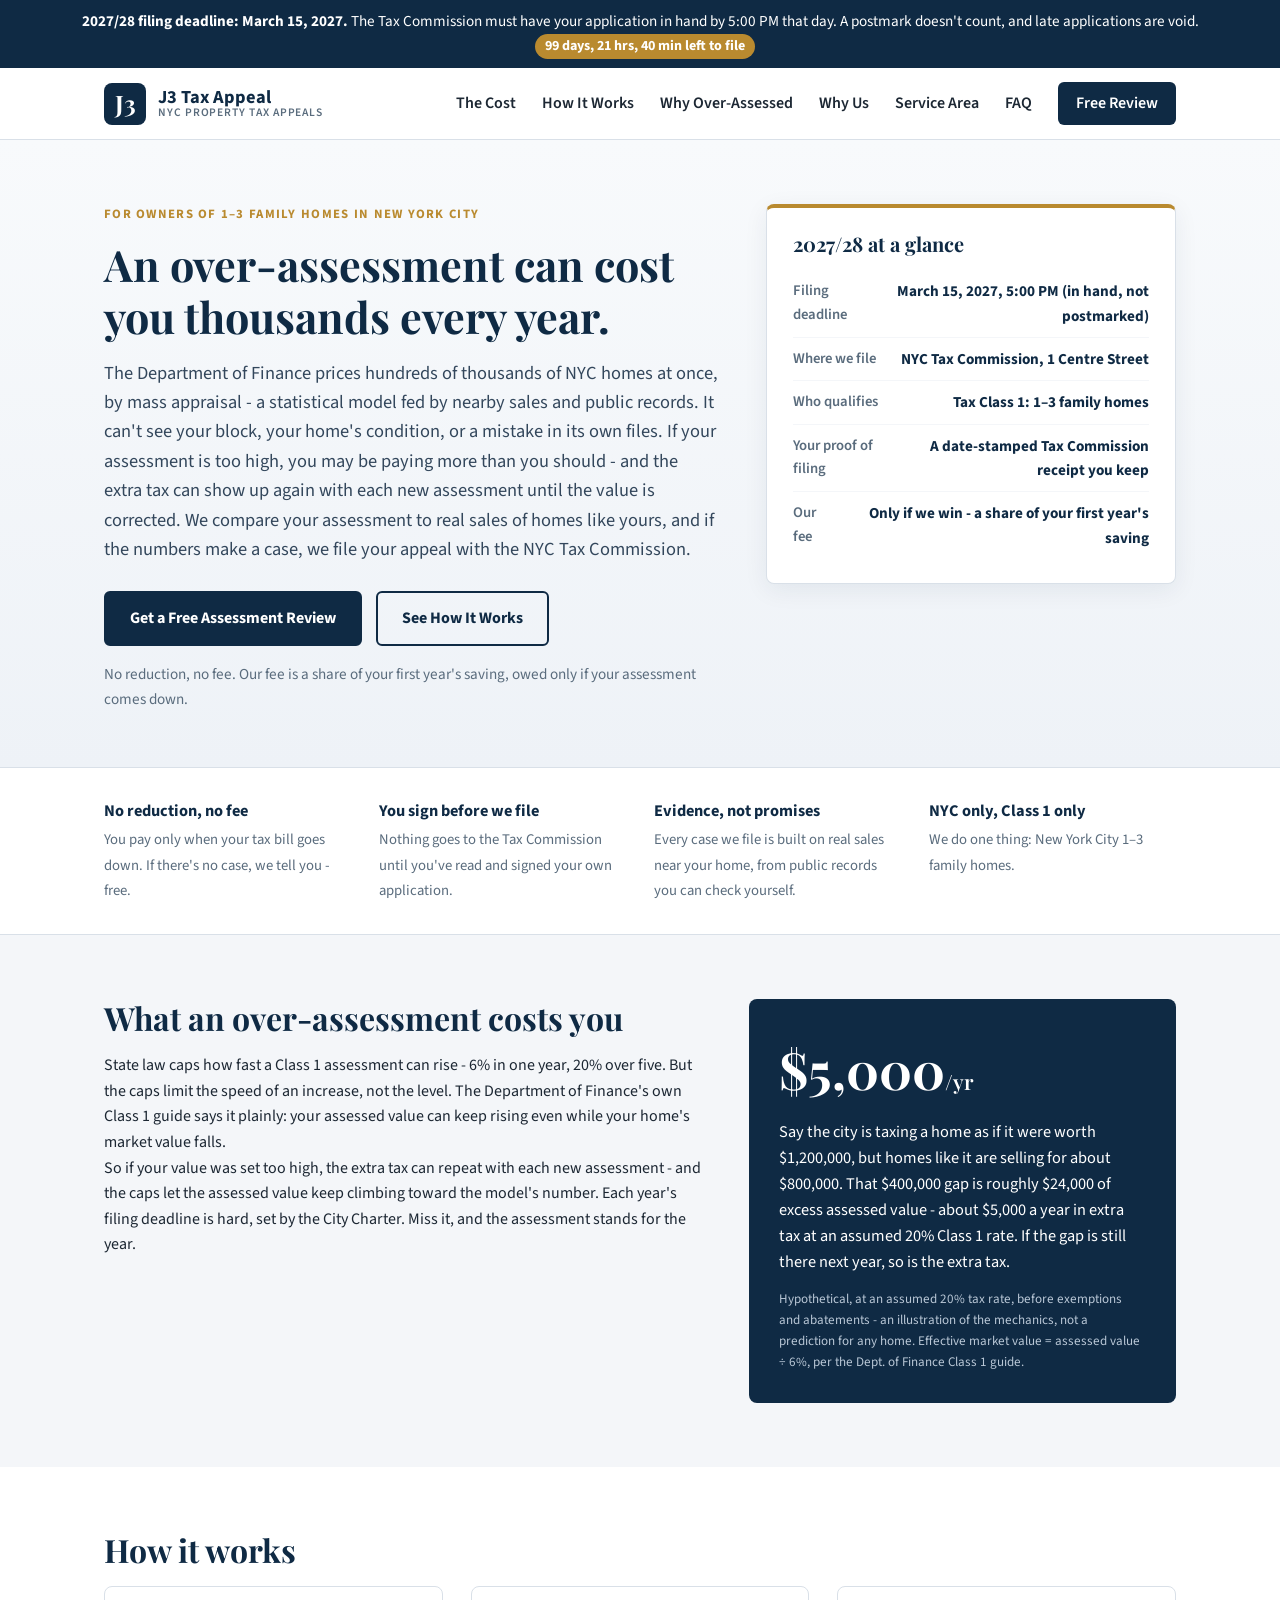
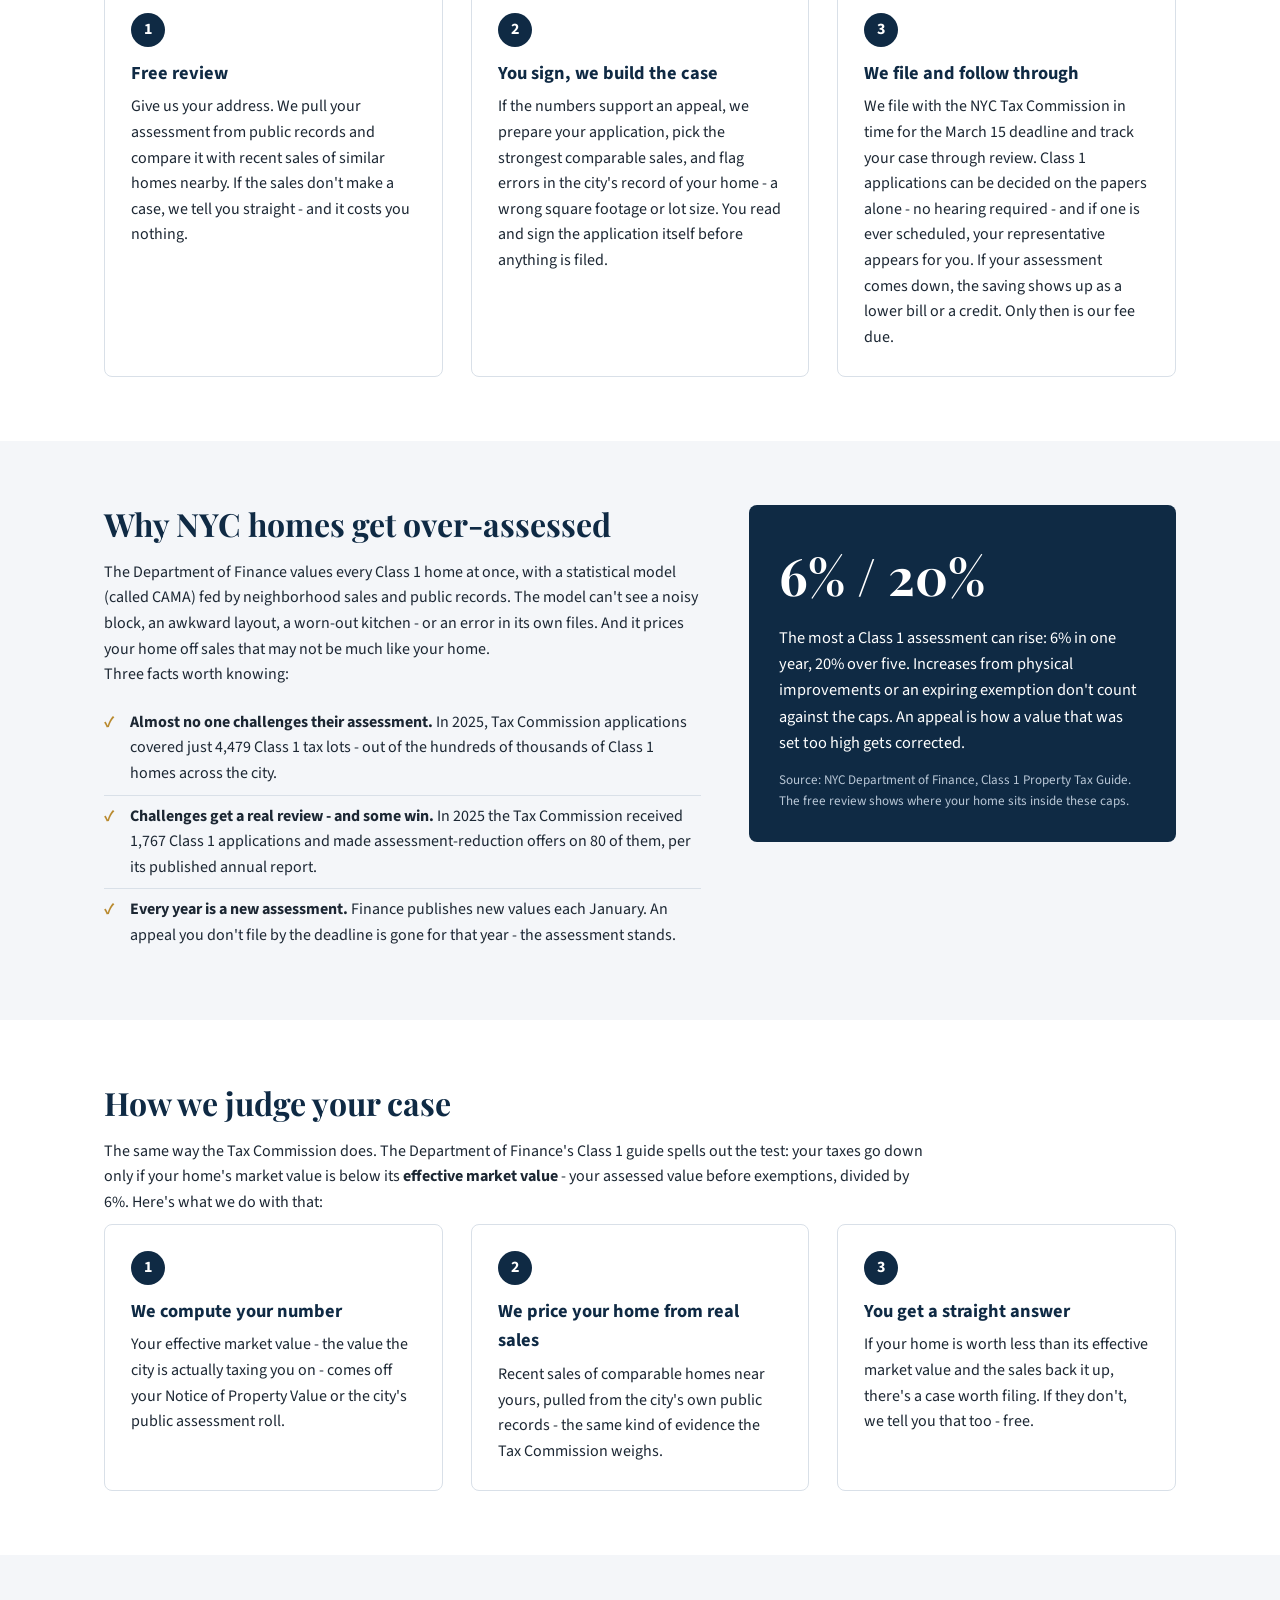
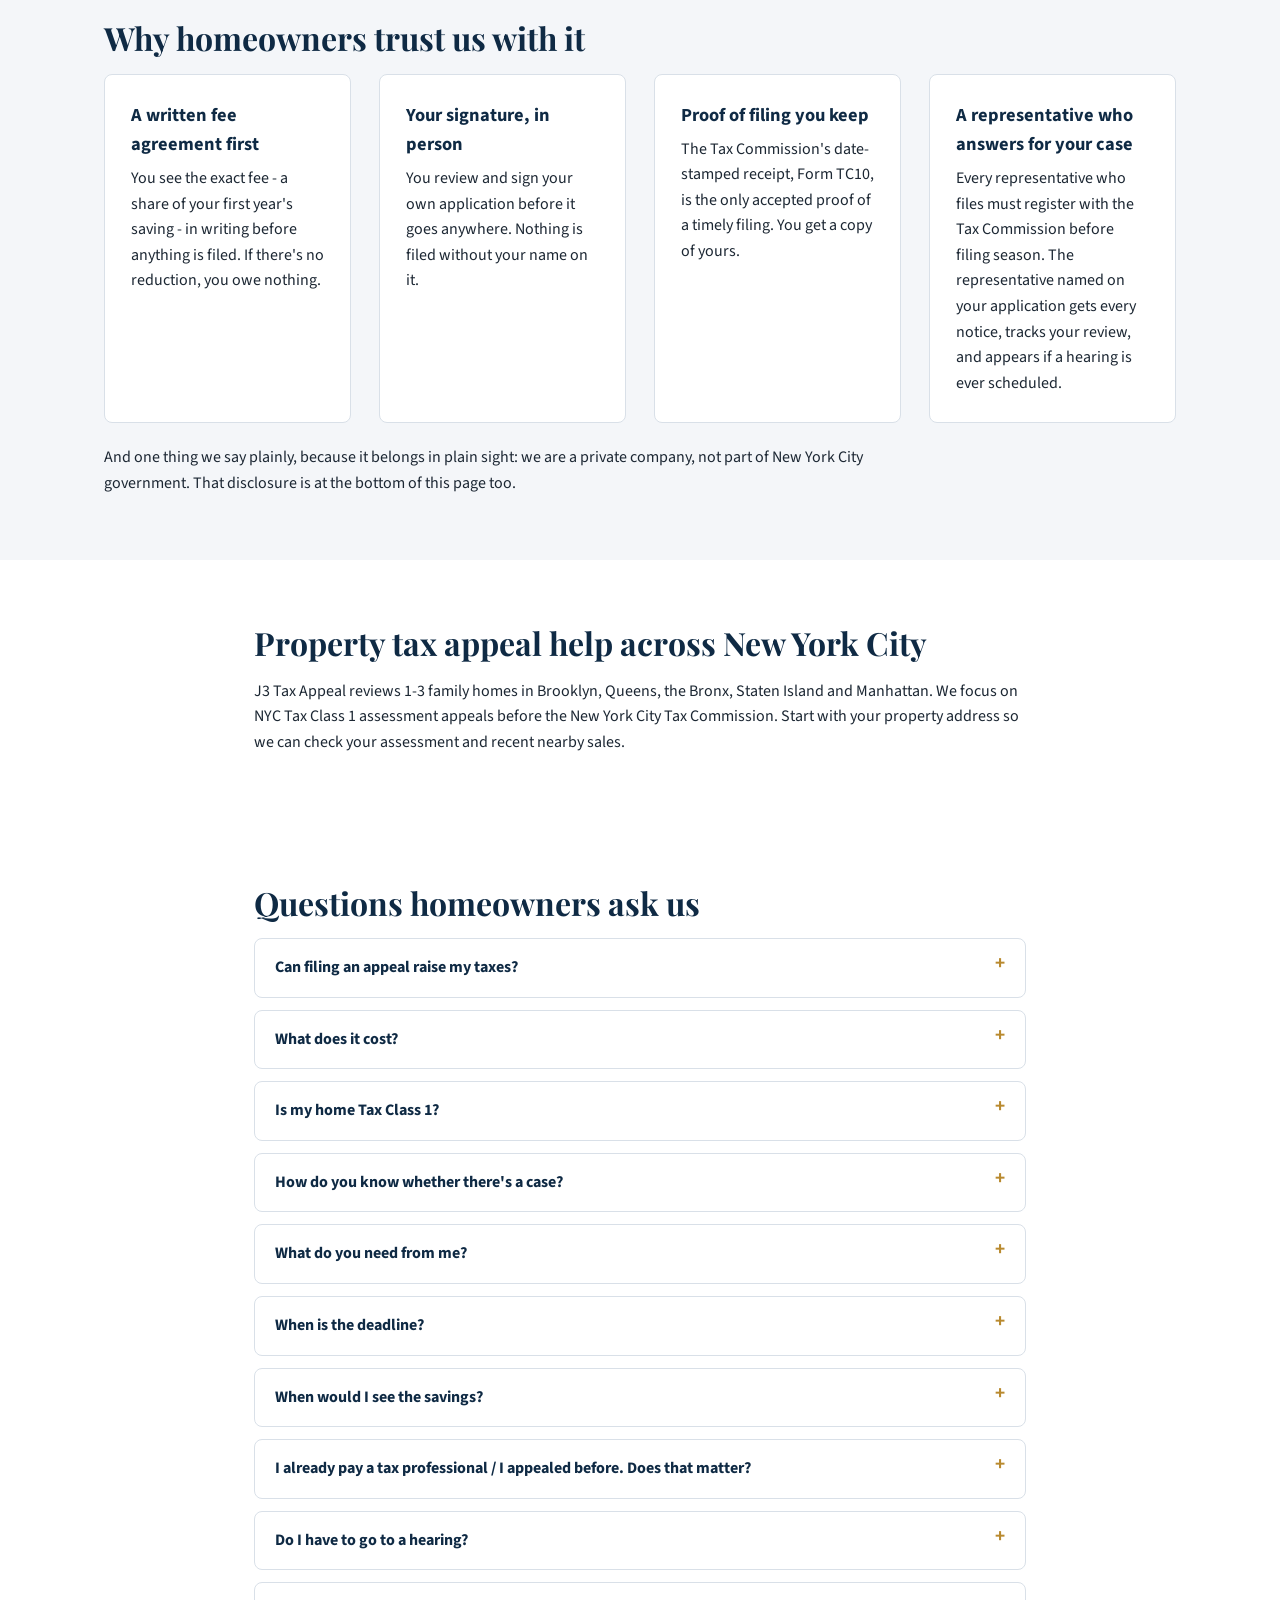
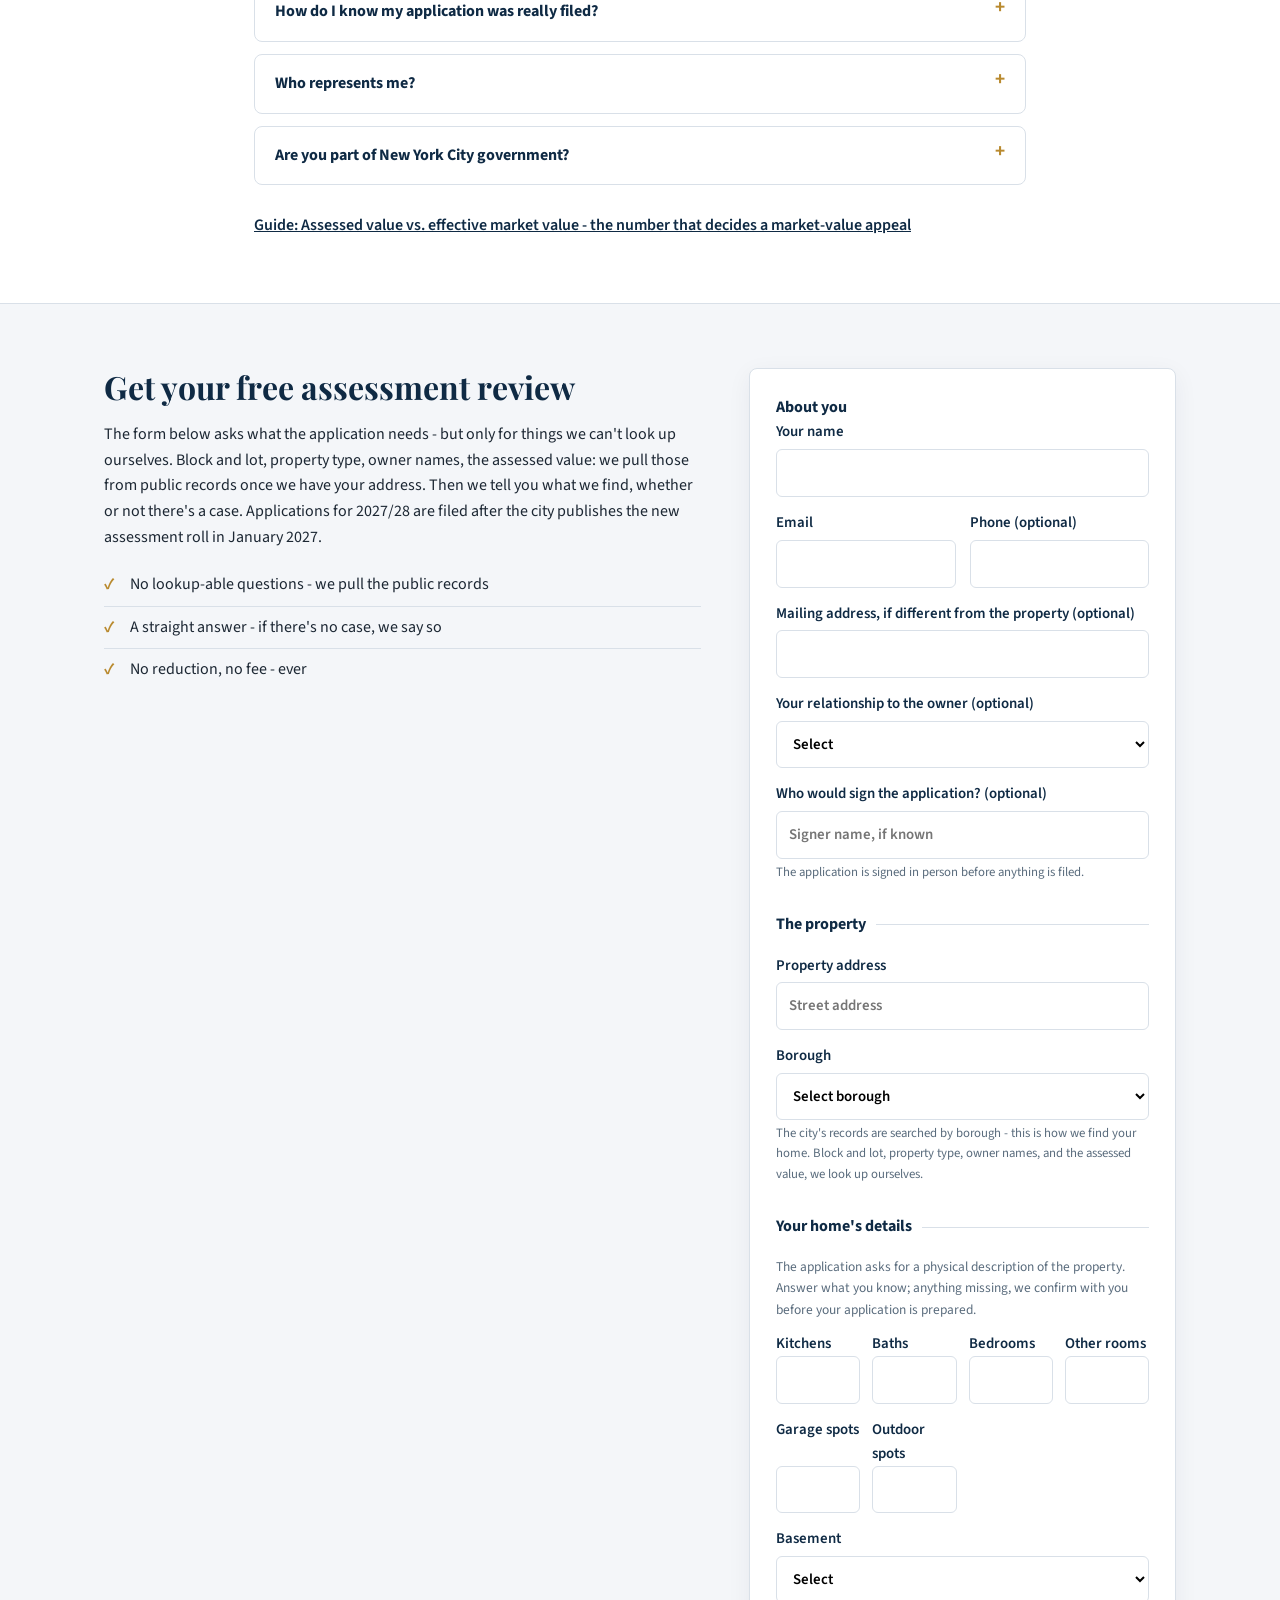
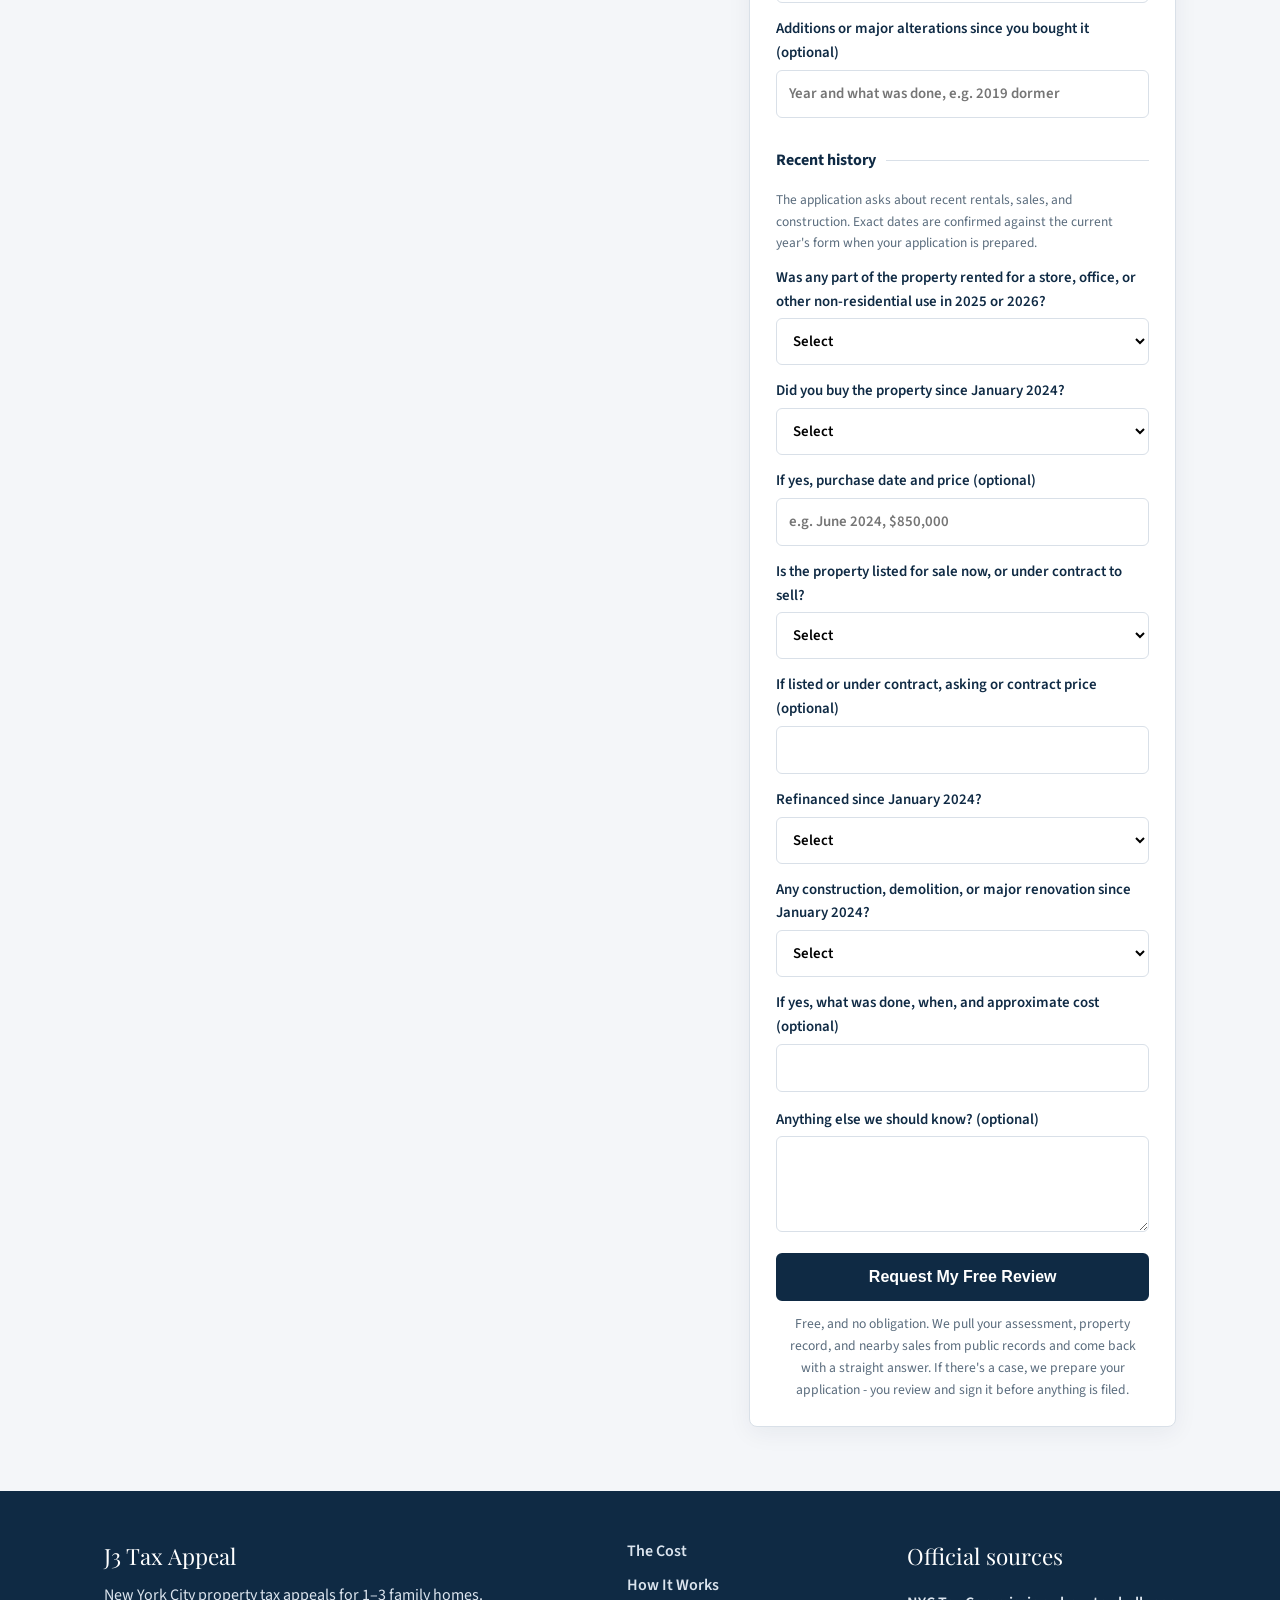
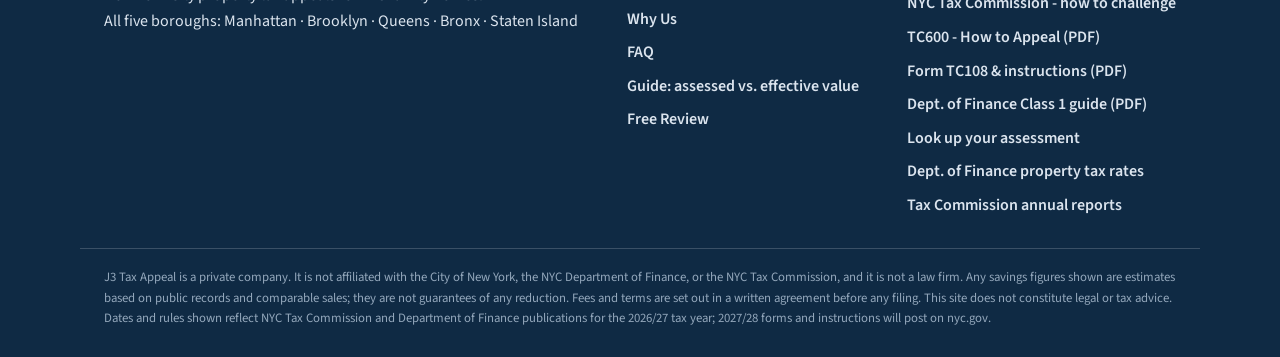
==== commit a7c73e58: "Publish owner-approved SEO copy: search title/description, service-area section, effective market va" ====
--- a/index.html
+++ b/index.html
@@ -3,11 +3,12 @@
 <head>
 <meta charset="UTF-8">
 <meta name="viewport" content="width=device-width, initial-scale=1.0">
-<title>J3 Tax Appeal - NYC Property Tax Appeals for 1–3 Family Homes</title>
-<meta name="description" content="An over-assessment can cost you thousands every year. We check your NYC home's assessment against real comparable sales and file your appeal with the NYC Tax Commission. No reduction, no fee.">
+<title>NYC Property Tax Appeals for 1-3 Family Homes | J3 Tax Appeal</title>
+<meta name="description" content="NYC Class 1 property tax appeal reviews for 1-3 family homeowners. Compare your assessment with nearby sales. No reduction, no fee. Request a free review.">
 <link rel="canonical" href="https://j3-del.github.io/j3-tax-appeal/">
+<link rel="icon" type="image/svg+xml" href="favicon.svg">
 <meta property="og:type" content="website">
-<meta property="og:title" content="J3 Tax Appeal - NYC Property Tax Appeals for 1–3 Family Homes">
+<meta property="og:title" content="NYC Property Tax Appeals for 1-3 Family Homes | J3 Tax Appeal">
 <meta property="og:description" content="An over-assessment can cost you thousands every year. We build your case from real comparable sales and file it with the NYC Tax Commission. No reduction, no fee. 2027/28 Class 1 deadline: March 15, 2027.">
 <meta property="og:url" content="https://j3-del.github.io/j3-tax-appeal/">
 <meta name="twitter:card" content="summary">
@@ -47,6 +48,7 @@
       <a href="#how">How It Works</a>
       <a href="#why">Why Over-Assessed</a>
       <a href="#trust">Why Us</a>
+      <a href="#area">Service Area</a>
       <a href="#faq">FAQ</a>
       <a href="#review" class="nav-cta">Free Review</a>
     </nav>
@@ -196,6 +198,13 @@
   </div>
 </section>
 
+<section class="section" id="area">
+  <div class="wrap narrow">
+    <h2>Property tax appeal help across New York City</h2>
+    <p>J3 Tax Appeal reviews 1-3 family homes in Brooklyn, Queens, the Bronx, Staten Island and Manhattan. We focus on NYC Tax Class 1 assessment appeals before the New York City Tax Commission. Start with your property address so we can check your assessment and recent nearby sales.</p>
+  </div>
+</section>
+
 <section class="section" id="faq">
   <div class="wrap narrow">
     <h2>Questions homeowners ask us</h2>
@@ -247,6 +256,7 @@
       <summary>Are you part of New York City government?</summary>
       <p>No. We are a private company and are not affiliated with the City of New York, the Department of Finance, or the Tax Commission.</p>
     </details>
+    <p class="guide-link"><a href="effective-market-value.html">Guide: Assessed value vs. effective market value - the number that decides a market-value appeal</a></p>
   </div>
 </section>
 
@@ -350,7 +360,7 @@
       </fieldset>
       <label>Anything else we should know? (optional)<textarea name="notes" rows="3"></textarea></label>
       <button type="submit" class="btn btn-primary btn-block">Request My Free Review</button>
-      <p class="form-note" id="formNote">Free, and no obligation. We pull your assessment, property record, and nearby sales from public records and come back with a straight answer. If there's a case, we prepare your application - you review and sign it before anything is filed.</p>
+      <p class="form-note" id="formNote" role="status" aria-live="polite" aria-atomic="true">Free, and no obligation. We pull your assessment, property record, and nearby sales from public records and come back with a straight answer. If there's a case, we prepare your application - you review and sign it before anything is filed.</p>
     </form>
   </div>
 </section>
@@ -368,6 +378,7 @@
       <a href="#how">How It Works</a>
       <a href="#trust">Why Us</a>
       <a href="#faq">FAQ</a>
+      <a href="effective-market-value.html">Guide: assessed vs. effective value</a>
       <a href="#review">Free Review</a>
     </div>
     <div class="footer-links">
--- a/styles.css
+++ b/styles.css
@@ -123,3 +123,9 @@
 @media (max-width:900px){
   .steps4{grid-template-columns:1fr}
 }
+
+/* guide additions */
+.note-box{background:var(--mist);border-left:4px solid var(--gold);padding:14px 18px;border-radius:6px;margin:14px 0}
+.guide-link{margin-top:28px;font-weight:600}
+.article-body h2{margin-top:40px}
+.article-body .fact-list{margin-bottom:8px}
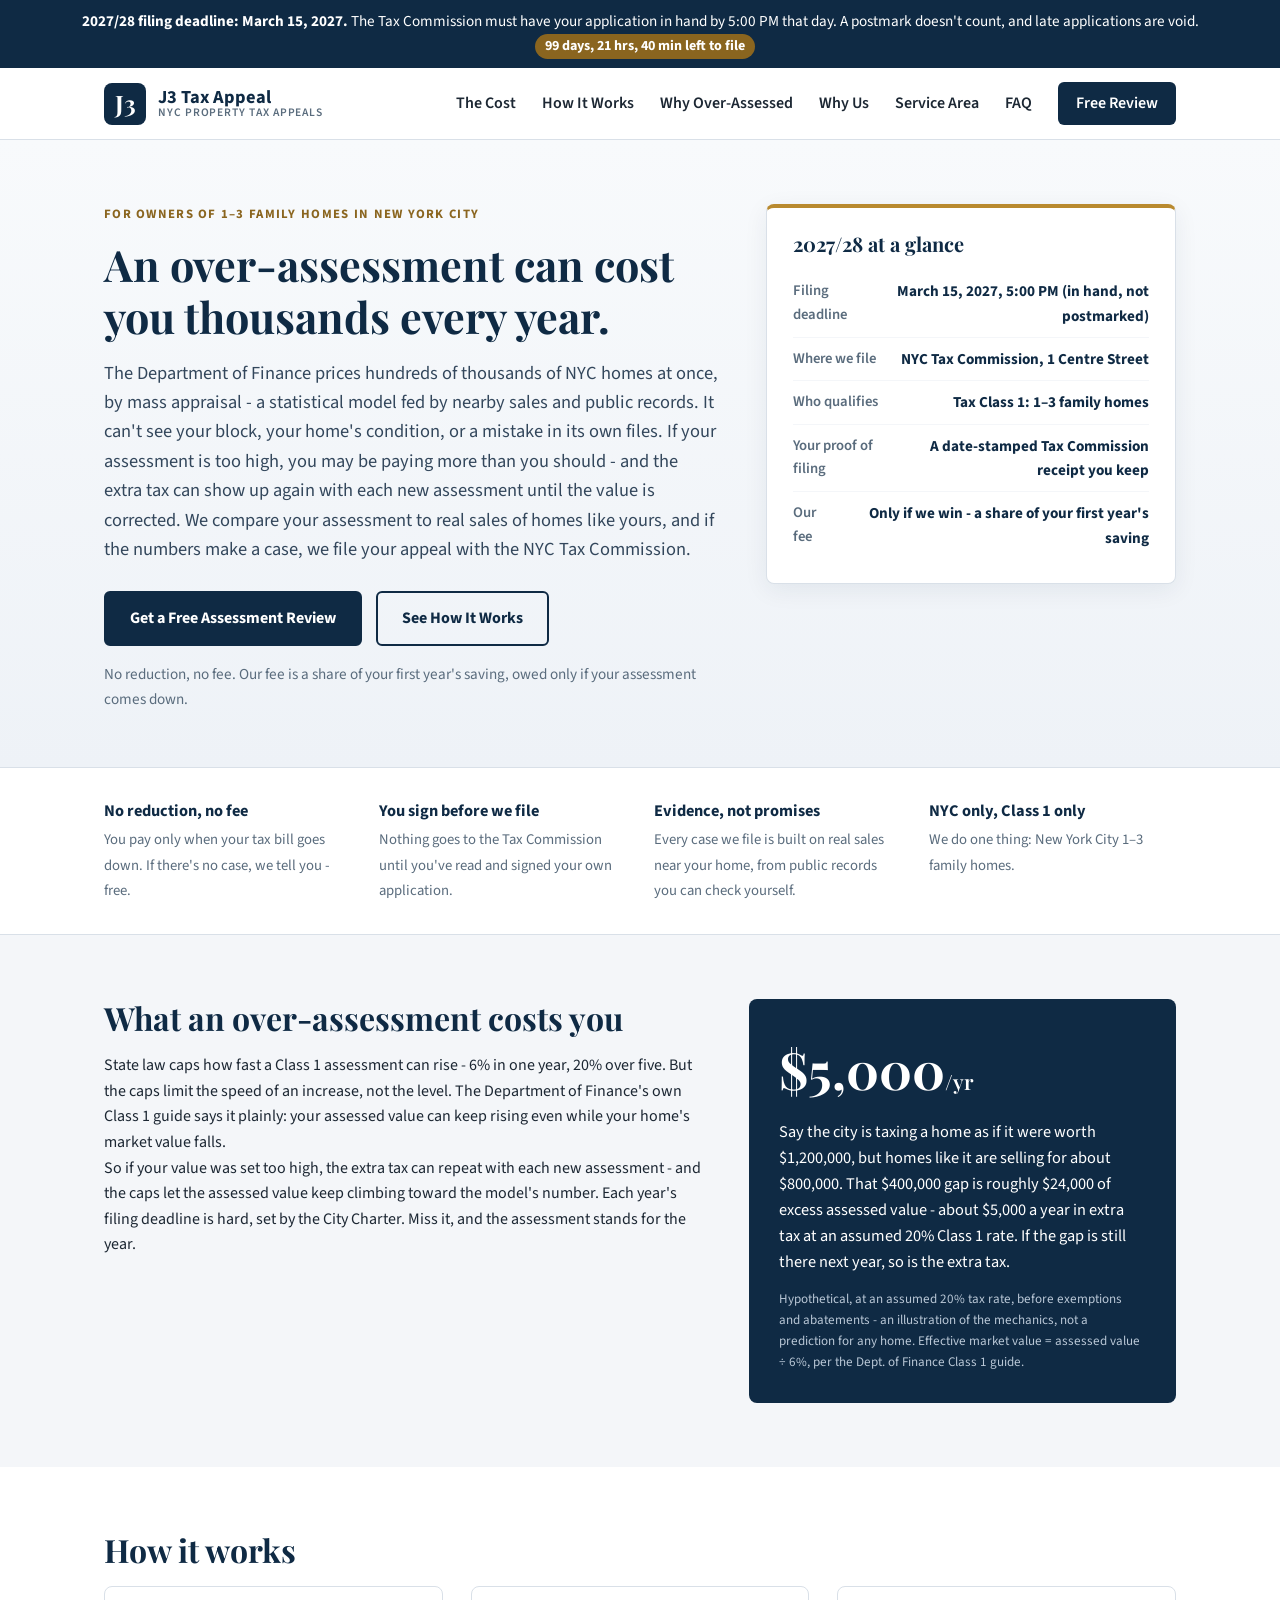
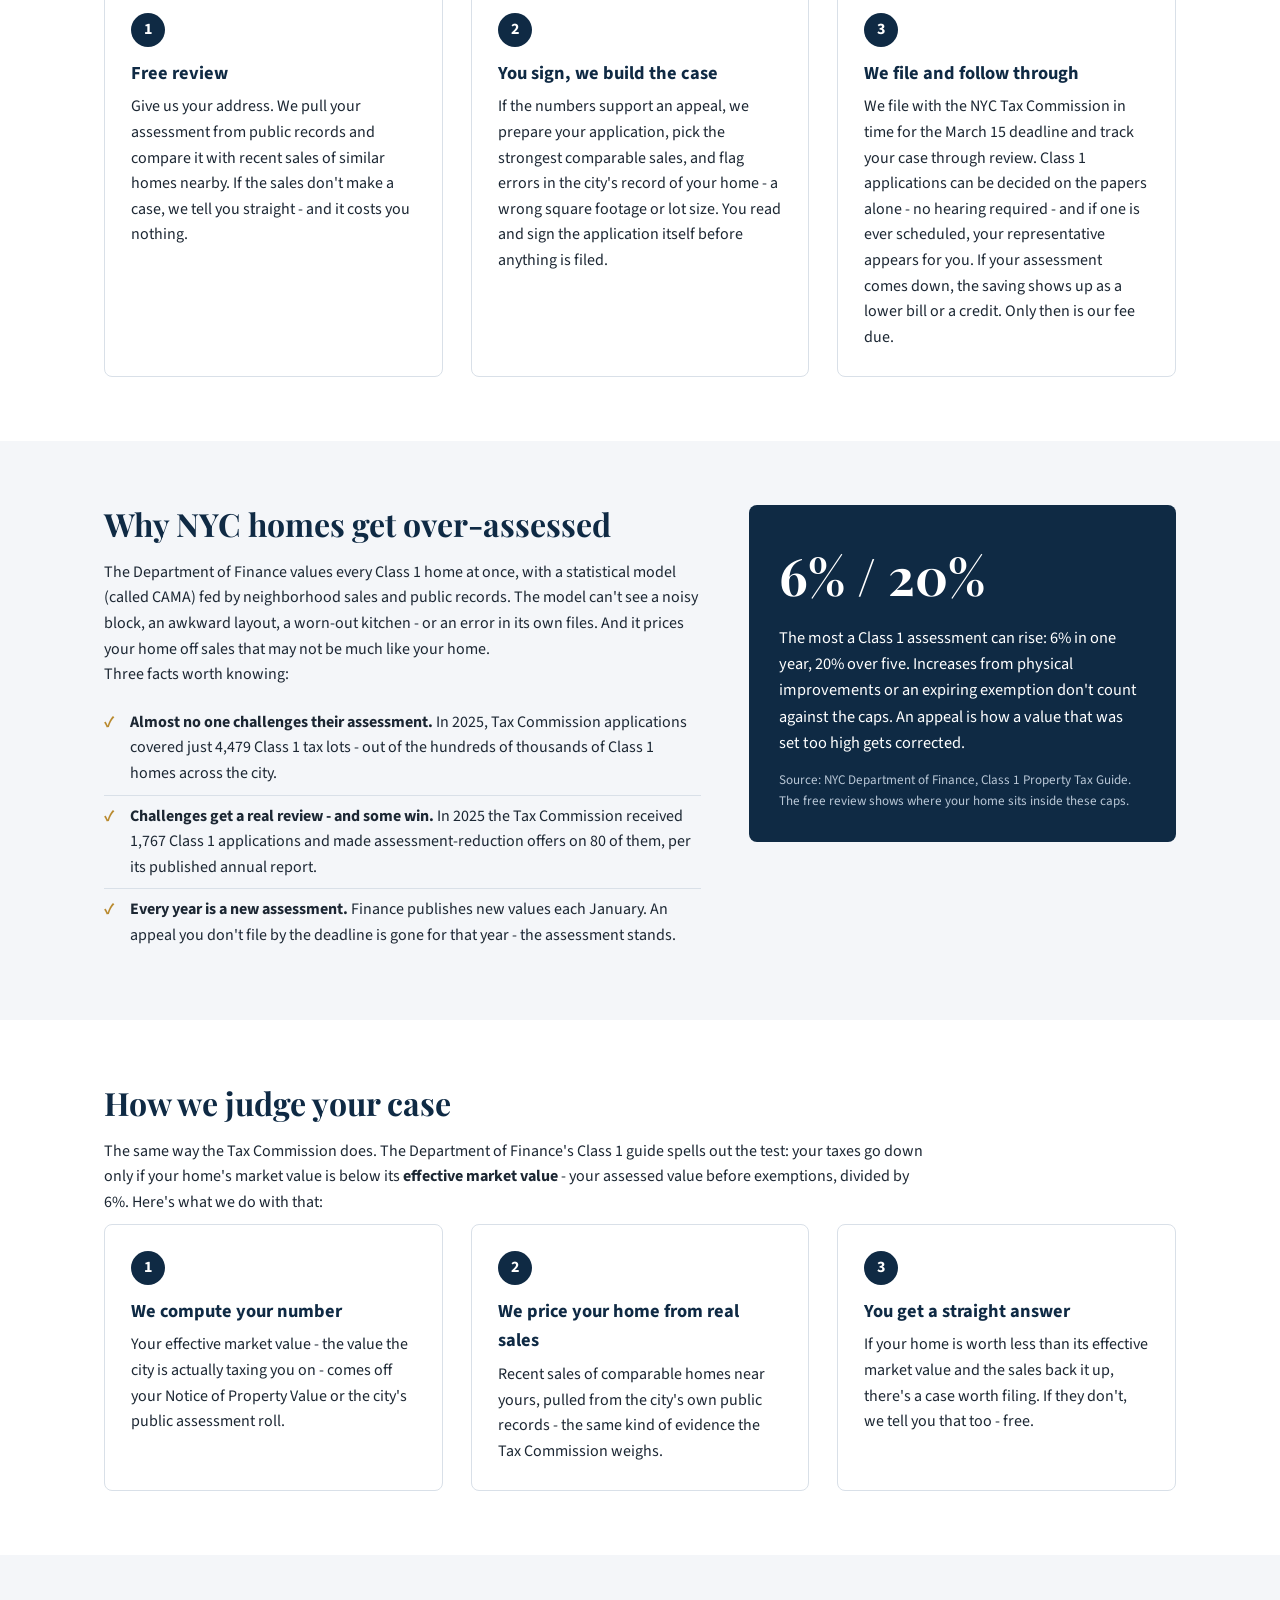
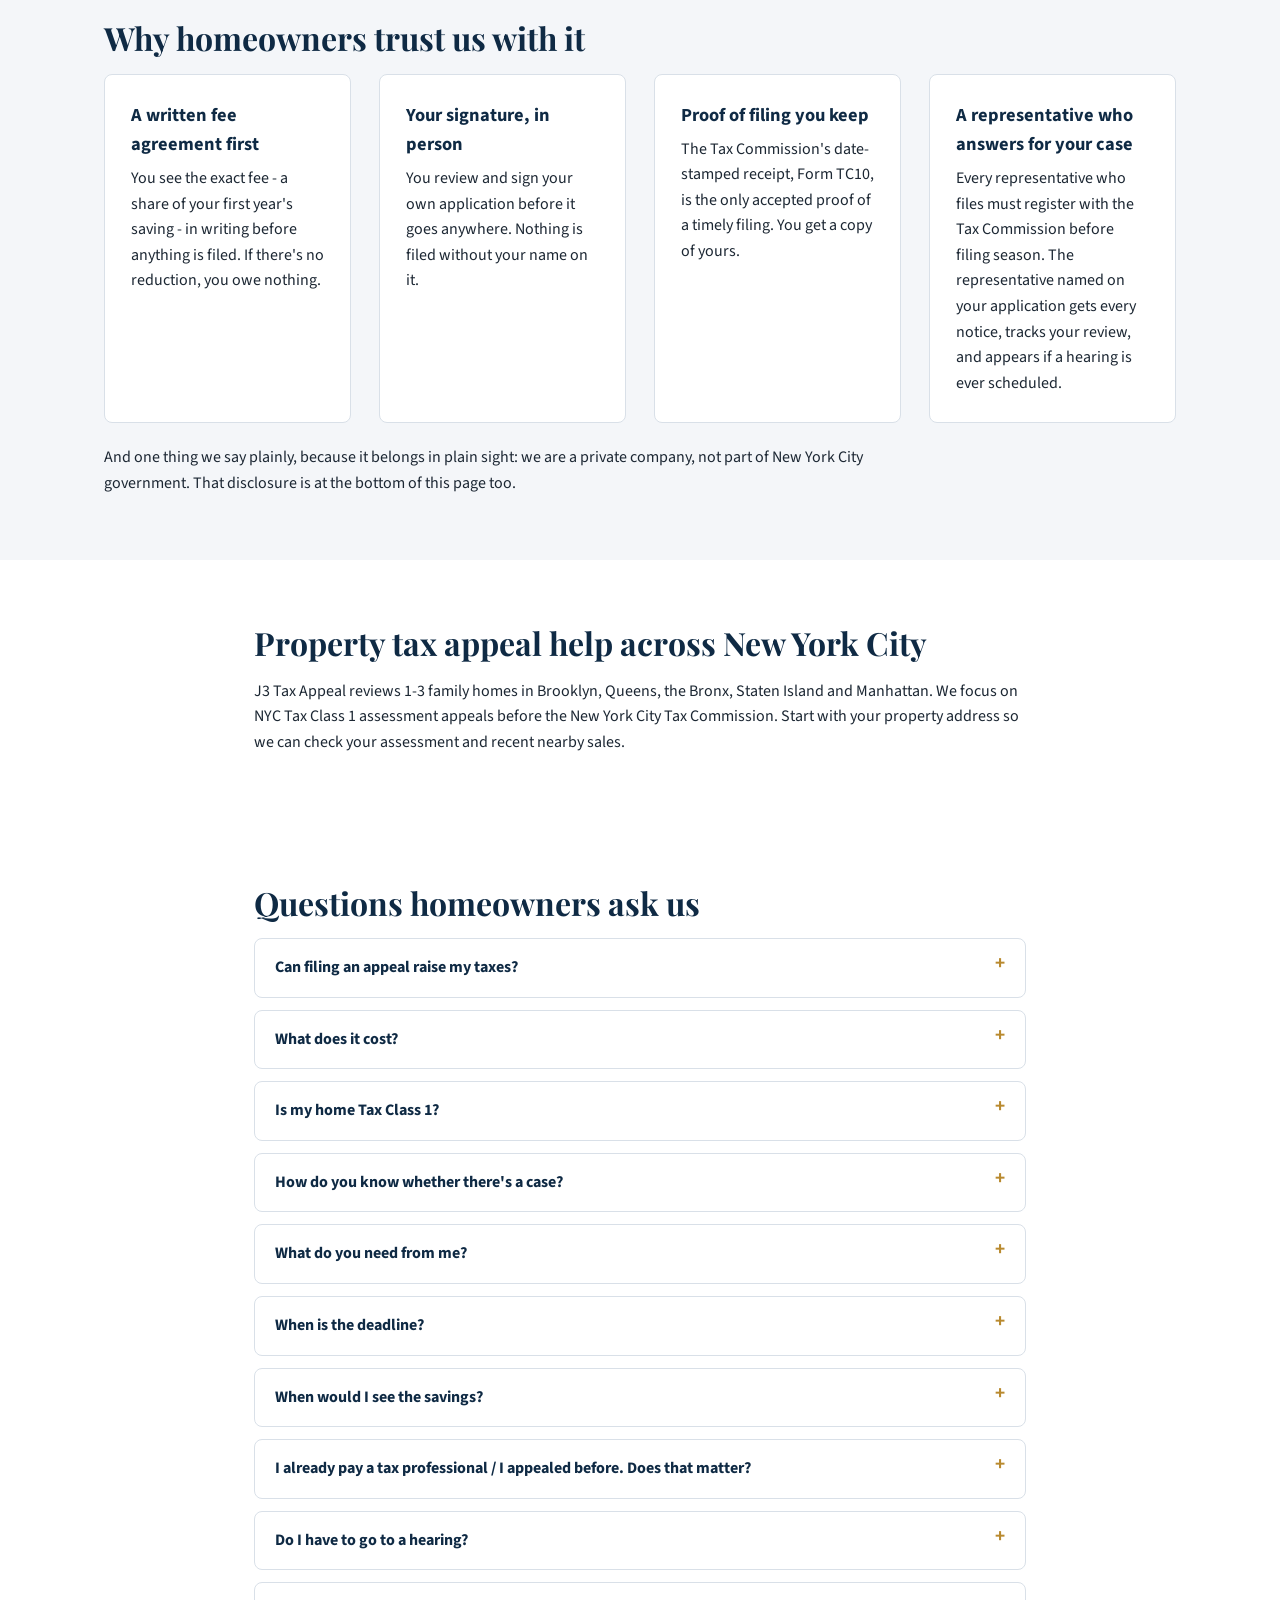
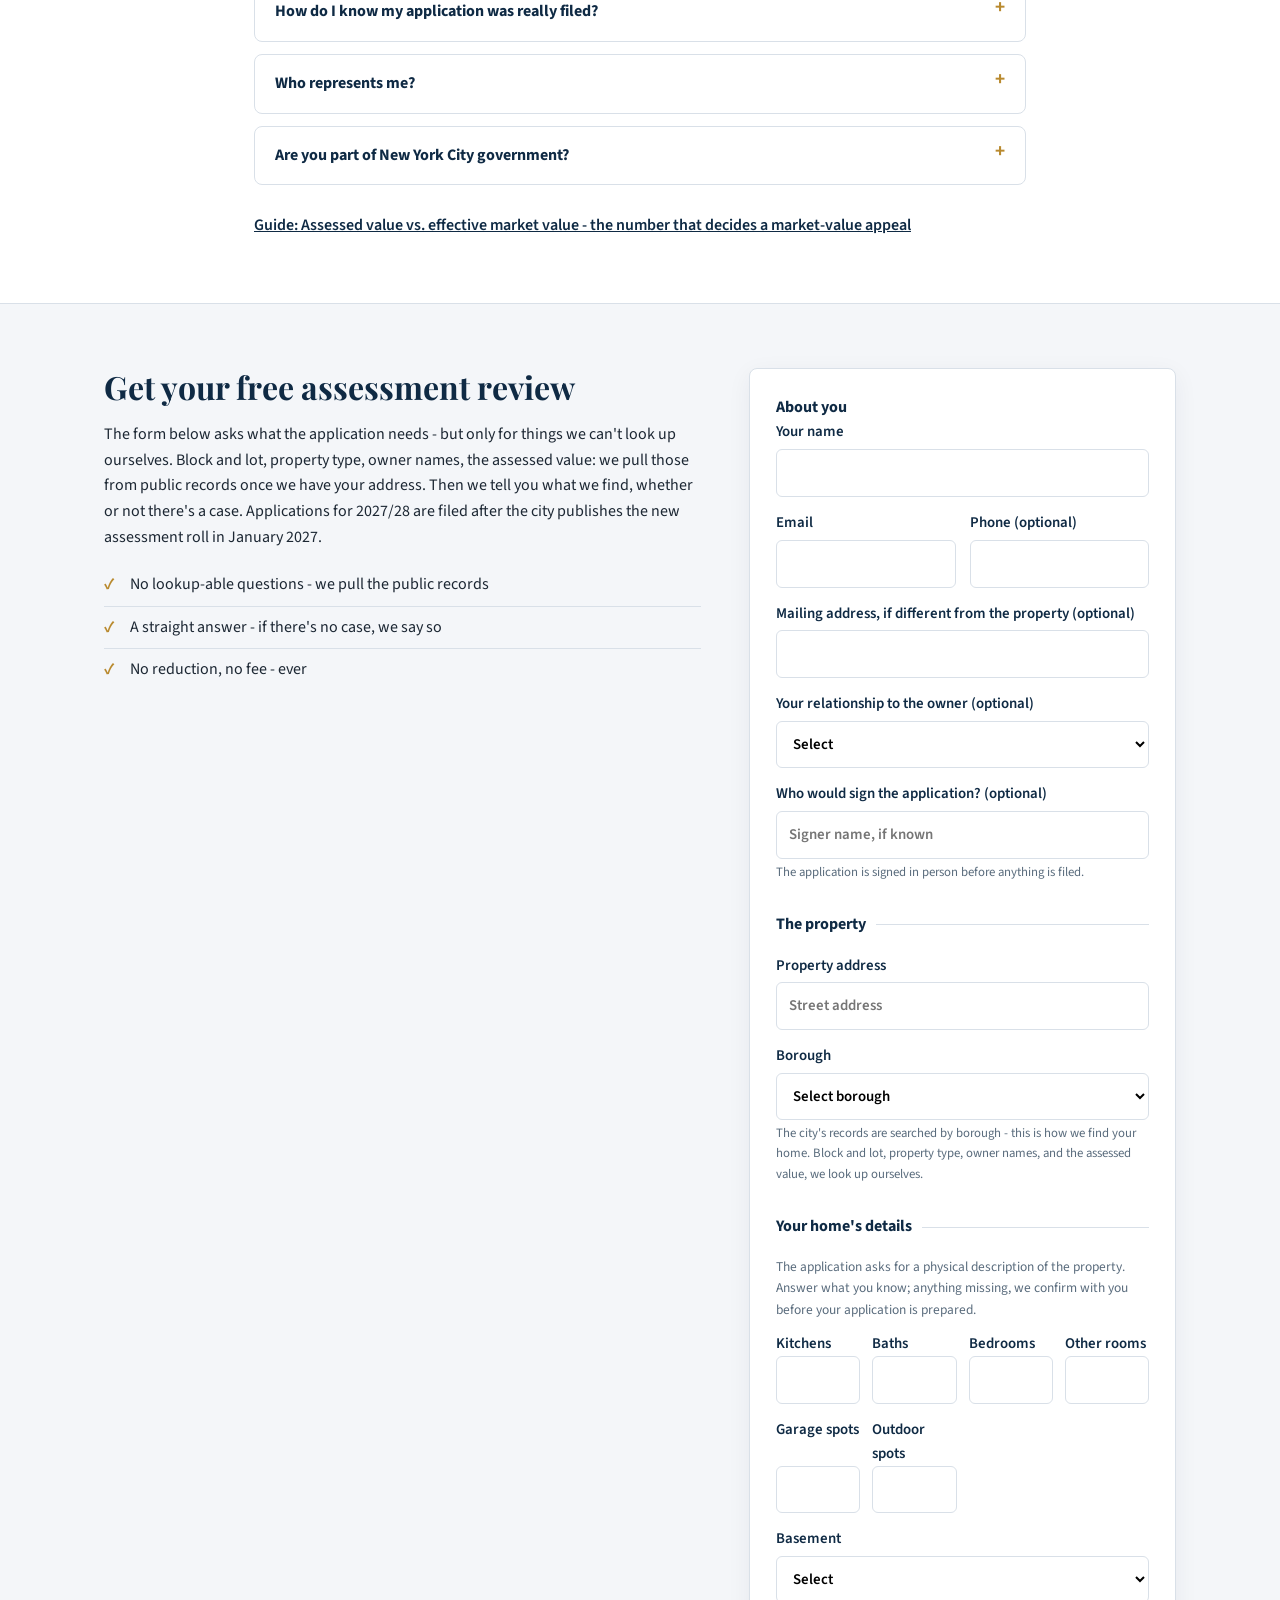
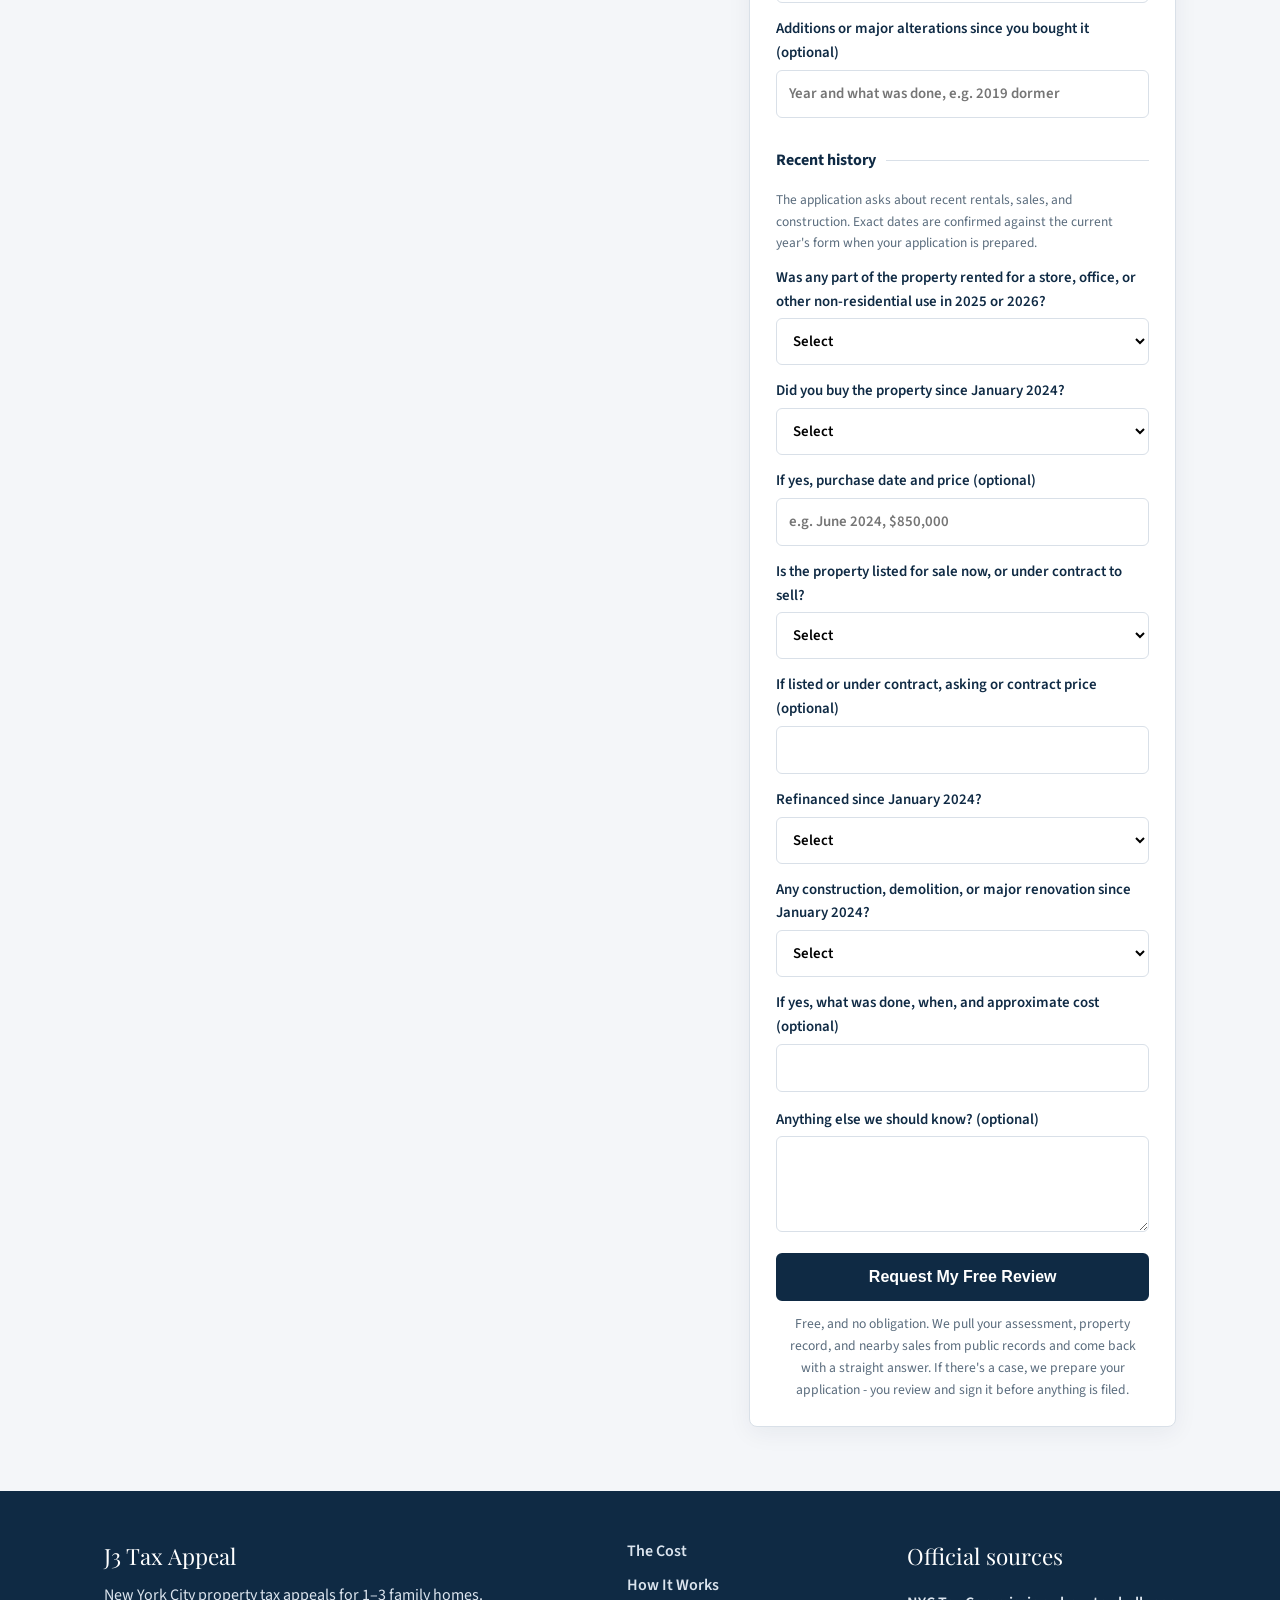
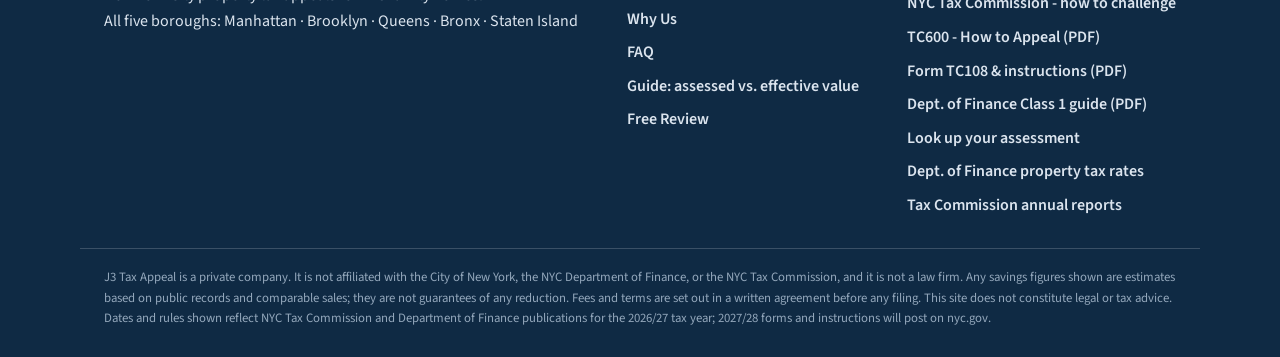
==== commit b0f852ef: "Fix moved NYC DOF property page link; add numeric input hints to room-count fields" ====
--- a/index.html
+++ b/index.html
@@ -11,7 +11,11 @@
 <meta property="og:title" content="NYC Property Tax Appeals for 1-3 Family Homes | J3 Tax Appeal">
 <meta property="og:description" content="An over-assessment can cost you thousands every year. We build your case from real comparable sales and file it with the NYC Tax Commission. No reduction, no fee. 2027/28 Class 1 deadline: March 15, 2027.">
 <meta property="og:url" content="https://j3-del.github.io/j3-tax-appeal/">
-<meta name="twitter:card" content="summary">
+<meta property="og:image" content="https://j3-del.github.io/j3-tax-appeal/og-image.png">
+<meta property="og:image:width" content="1200">
+<meta property="og:image:height" content="630">
+<meta name="twitter:card" content="summary_large_image">
+<meta name="twitter:image" content="https://j3-del.github.io/j3-tax-appeal/og-image.png">
 <link rel="sitemap" type="application/xml" href="sitemap.xml">
 <link rel="preconnect" href="https://fonts.googleapis.com">
 <link rel="preconnect" href="https://fonts.gstatic.com" crossorigin>
@@ -309,12 +313,12 @@
         <legend>Your home's details</legend>
         <p class="hint">The application asks for a physical description of the property. Answer what you know; anything missing, we confirm with you before your application is prepared.</p>
         <div class="grid4">
-          <label>Kitchens<input type="number" name="kitchens" min="0" max="20"></label>
-          <label>Baths<input type="number" name="baths" min="0" max="20"></label>
-          <label>Bedrooms<input type="number" name="bedrooms" min="0" max="30"></label>
-          <label>Other rooms<input type="number" name="other_rooms" min="0" max="30"></label>
-          <label>Garage spots<input type="number" name="parking_indoor" min="0" max="20"></label>
-          <label>Outdoor spots<input type="number" name="parking_outdoor" min="0" max="20"></label>
+          <label>Kitchens<input type="number" inputmode="numeric" name="kitchens" min="0" max="20"></label>
+          <label>Baths<input type="number" inputmode="numeric" name="baths" min="0" max="20"></label>
+          <label>Bedrooms<input type="number" inputmode="numeric" name="bedrooms" min="0" max="30"></label>
+          <label>Other rooms<input type="number" inputmode="numeric" name="other_rooms" min="0" max="30"></label>
+          <label>Garage spots<input type="number" inputmode="numeric" name="parking_indoor" min="0" max="20"></label>
+          <label>Outdoor spots<input type="number" inputmode="numeric" name="parking_outdoor" min="0" max="20"></label>
         </div>
         <label>Basement
           <select name="basement">
@@ -387,7 +391,7 @@
       <a href="https://www.nyc.gov/assets/taxcommission/downloads/pdf/tc600-2026.pdf" target="_blank" rel="noopener">TC600 - How to Appeal (PDF)</a>
       <a href="https://www.nyc.gov/assets/taxcommission/downloads/pdf/tc108-2026.pdf" target="_blank" rel="noopener">Form TC108 &amp; instructions (PDF)</a>
       <a href="https://www.nyc.gov/assets/finance/downloads/pdf/brochures/class_1_guide.pdf" target="_blank" rel="noopener">Dept. of Finance Class 1 guide (PDF)</a>
-      <a href="https://www.nyc.gov/site/finance/taxes/property.page" target="_blank" rel="noopener">Look up your assessment</a>
+      <a href="https://www.nyc.gov/site/finance/property/property.page" target="_blank" rel="noopener">Look up your assessment</a>
       <a href="https://www.nyc.gov/site/finance/property/property-tax-rates.page" target="_blank" rel="noopener">Dept. of Finance property tax rates</a>
       <a href="https://www.nyc.gov/site/taxcommission/reports/annual-report.page" target="_blank" rel="noopener">Tax Commission annual reports</a>
     </div>
--- a/styles.css
+++ b/styles.css
@@ -1,6 +1,6 @@
 :root{
   --navy:#0f2a44; --navy-2:#16395c; --ink:#1c2733; --gray:#5a6c7d;
-  --gold:#b98a2f; --paper:#ffffff; --mist:#f4f6f9; --line:#d9e0e8; --red:#b3271e;
+  --gold:#b98a2f; --gold-2:#8a651f; --paper:#ffffff; --mist:#f4f6f9; --line:#d9e0e8; --red:#b3271e;
 }
 *{box-sizing:border-box;margin:0;padding:0}
 html{scroll-behavior:smooth}
@@ -13,7 +13,7 @@
 
 /* deadline bar */
 .deadline-bar{background:var(--navy);color:#fff;text-align:center;padding:9px 16px;font-size:.95rem}
-.deadline-bar .countdown{display:inline-block;margin-left:10px;background:var(--gold);color:#fff;font-weight:700;padding:1px 10px;border-radius:20px;font-size:.88rem}
+.deadline-bar .countdown{display:inline-block;margin-left:10px;background:var(--gold-2);color:#fff;font-weight:700;padding:1px 10px;border-radius:20px;font-size:.88rem}
 
 /* header */
 .site-header{border-bottom:1px solid var(--line);background:#fff;position:sticky;top:0;z-index:10}
@@ -31,7 +31,7 @@
 /* hero */
 .hero{background:linear-gradient(180deg,#f8fafc, #eef2f7);border-bottom:1px solid var(--line)}
 .hero-inner{display:grid;grid-template-columns:1.5fr 1fr;gap:48px;padding:64px 24px 56px}
-.eyebrow{text-transform:uppercase;letter-spacing:.1em;font-size:.8rem;font-weight:700;color:var(--gold);margin-bottom:14px}
+.eyebrow{text-transform:uppercase;letter-spacing:.1em;font-size:.8rem;font-weight:700;color:var(--gold-2);margin-bottom:14px}
 .hero h1{font-size:2.7rem;margin-bottom:16px}
 .lede{font-size:1.15rem;color:#33475c;margin-bottom:26px}
 .hero-ctas{display:flex;gap:14px;flex-wrap:wrap;margin-bottom:16px}
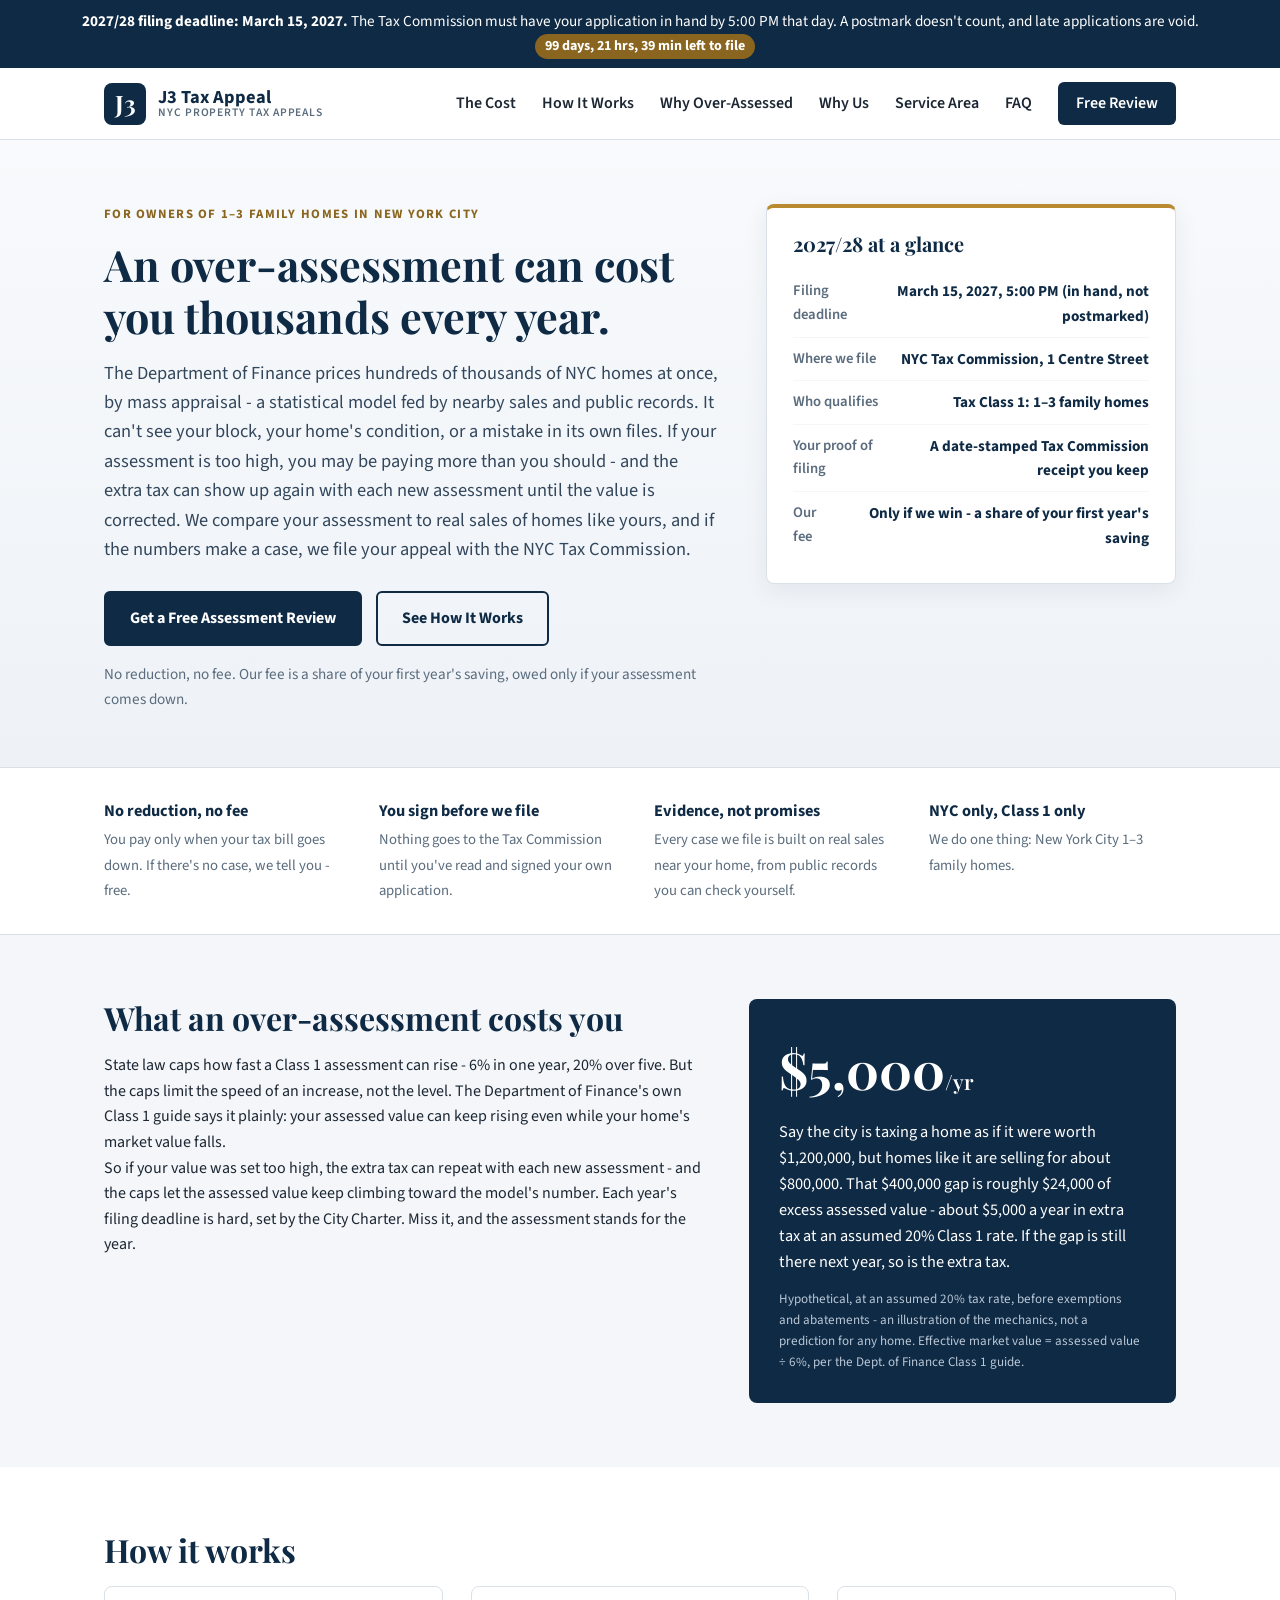
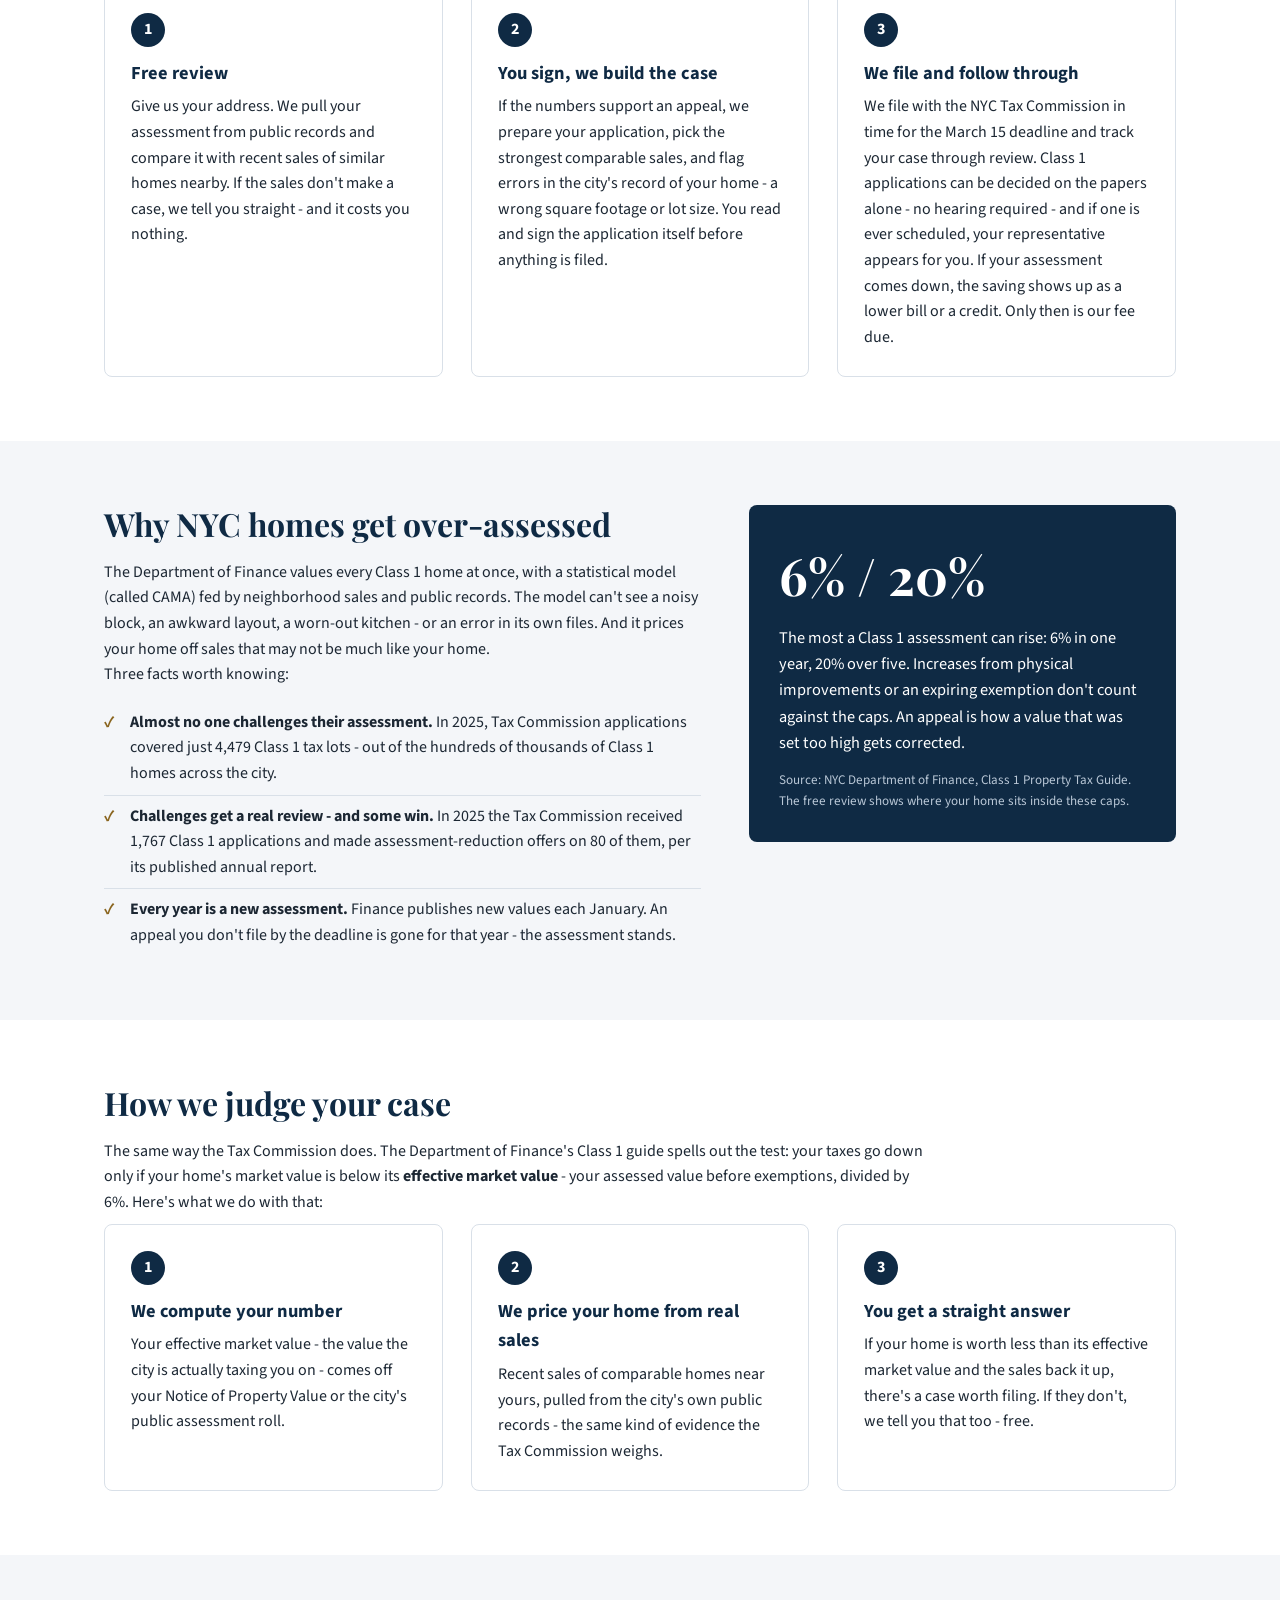
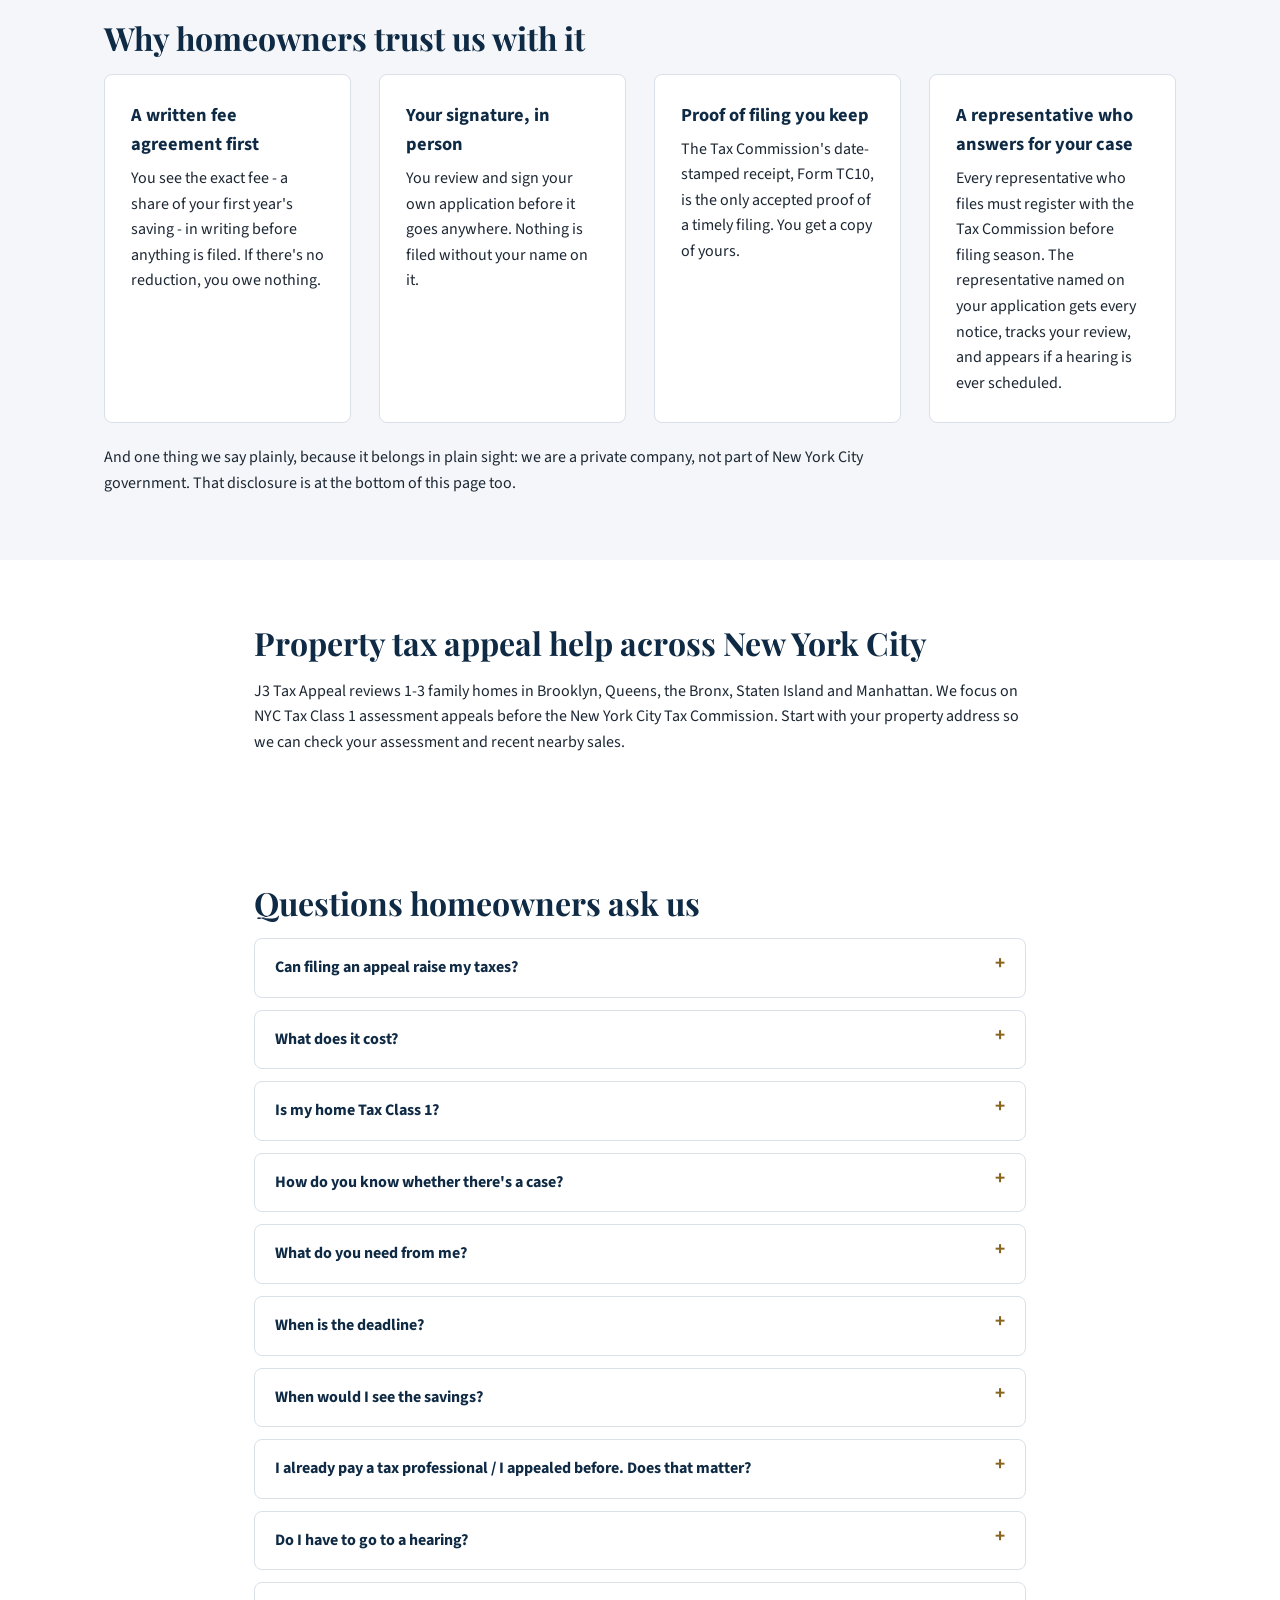
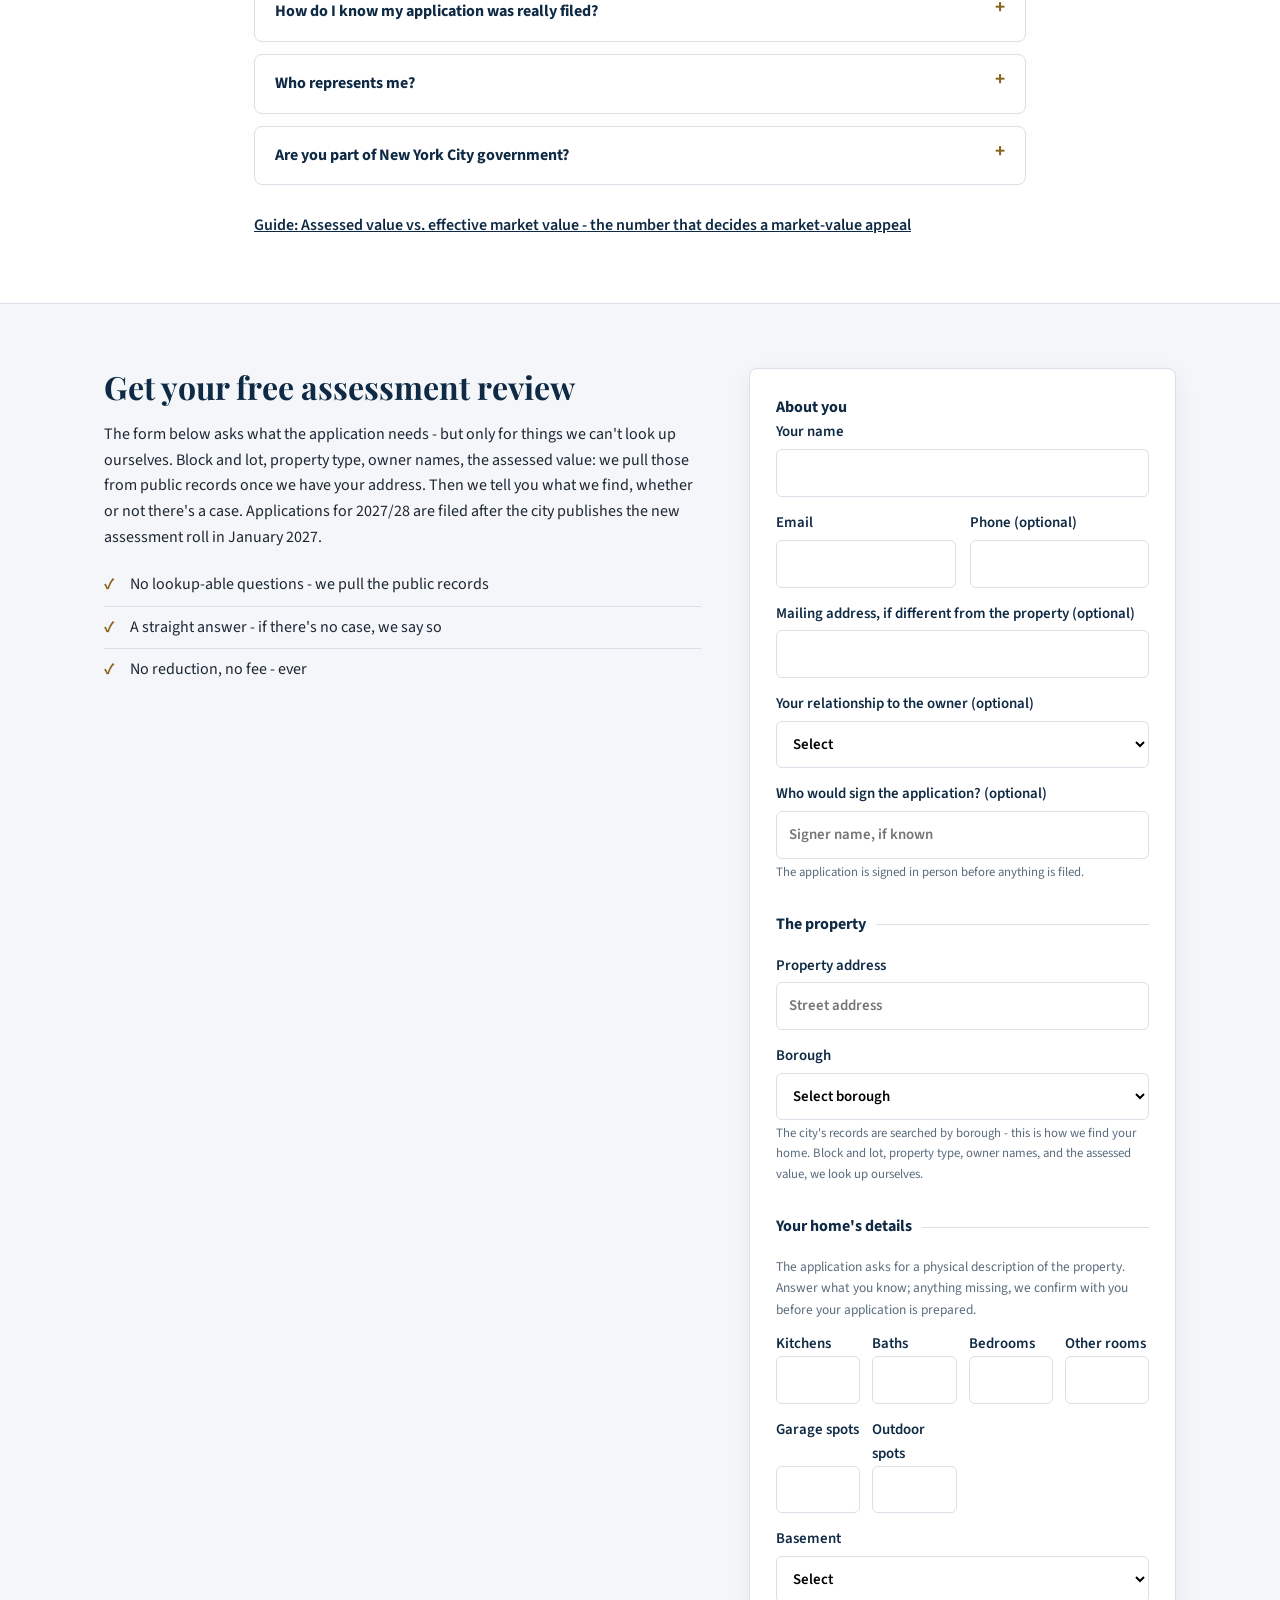
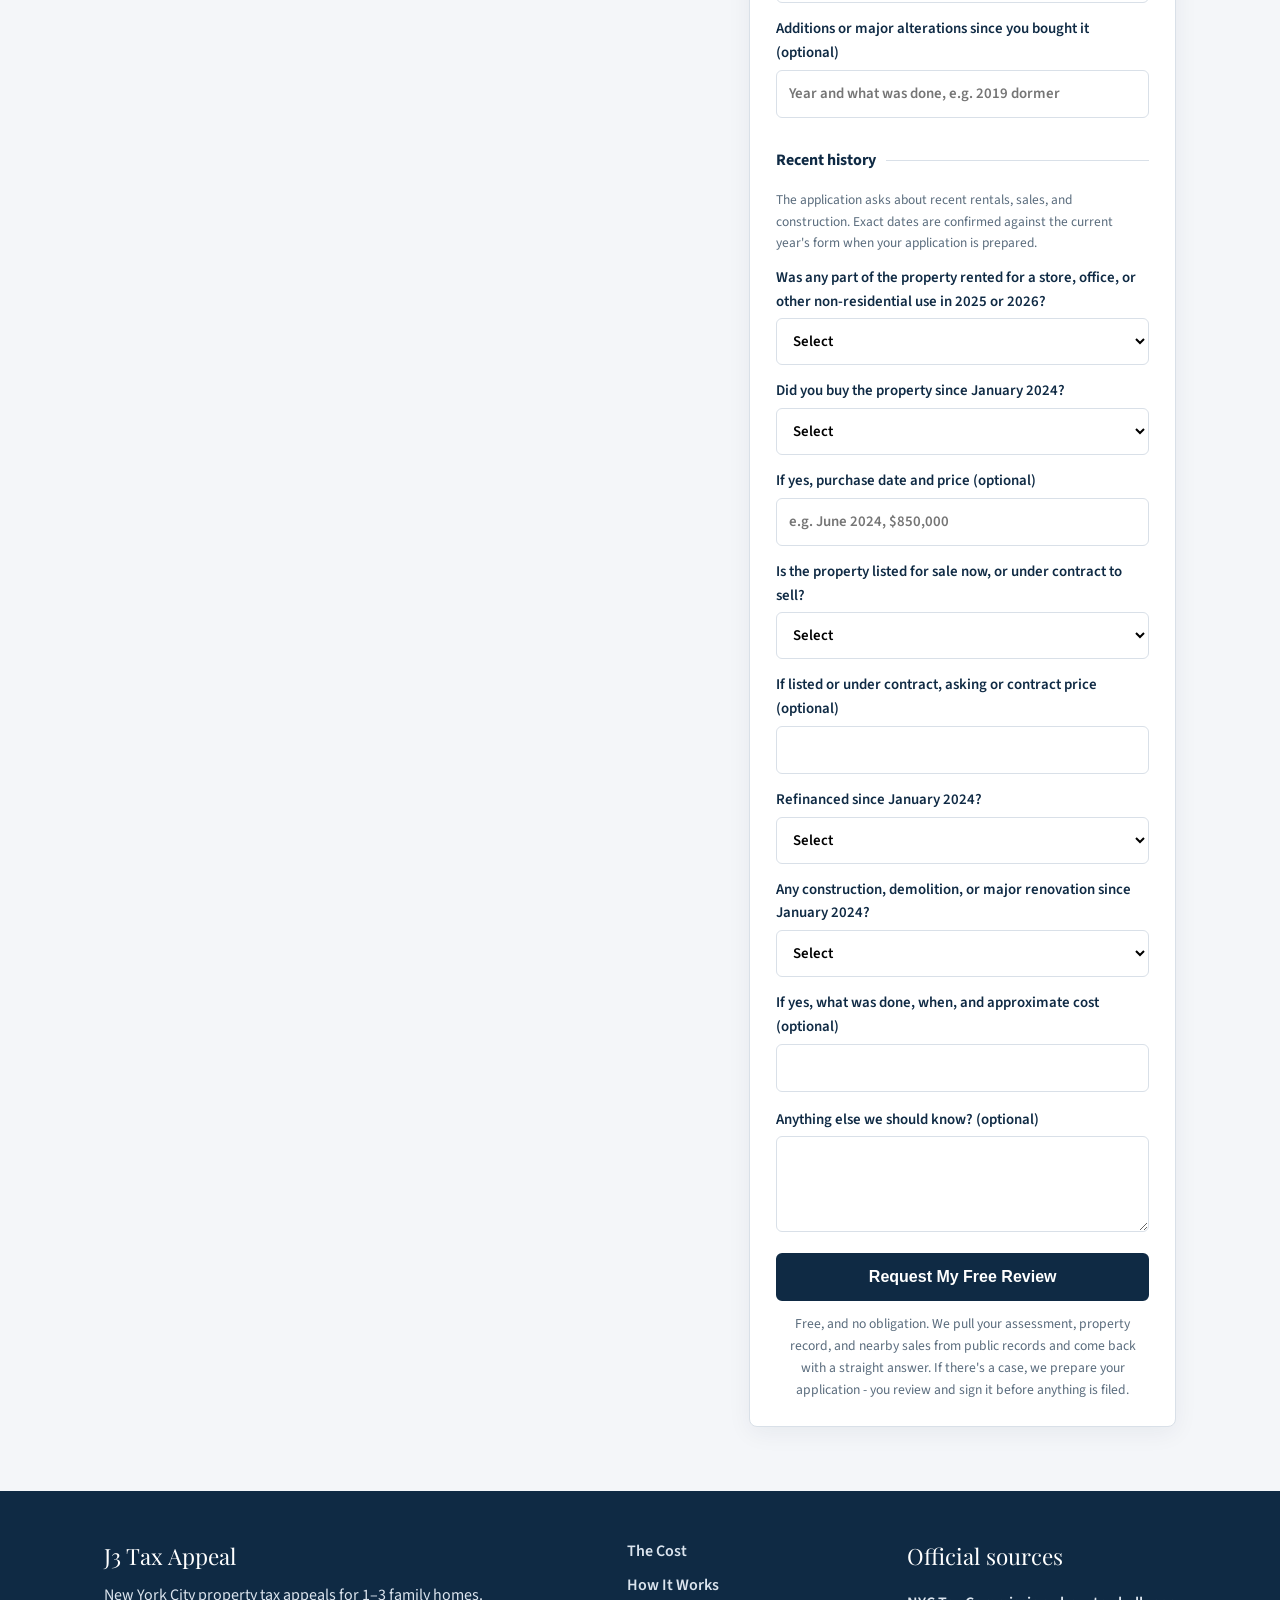
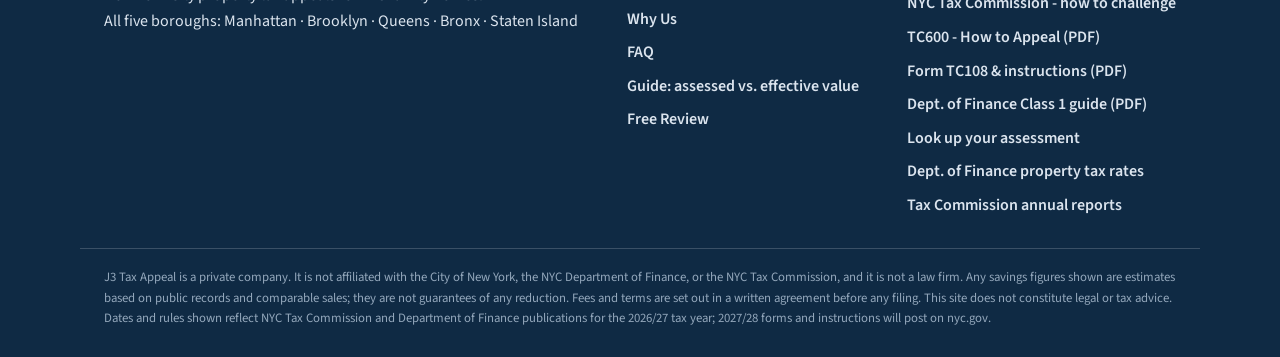
==== commit 94a92672: "Add social image alt text; hide focus ring on skip-link target" ====
--- a/index.html
+++ b/index.html
@@ -14,8 +14,10 @@
 <meta property="og:image" content="https://j3-del.github.io/j3-tax-appeal/og-image.png">
 <meta property="og:image:width" content="1200">
 <meta property="og:image:height" content="630">
+<meta property="og:image:alt" content="J3 Tax Appeal - NYC Property Tax Appeals">
 <meta name="twitter:card" content="summary_large_image">
 <meta name="twitter:image" content="https://j3-del.github.io/j3-tax-appeal/og-image.png">
+<meta name="twitter:image:alt" content="J3 Tax Appeal - NYC Property Tax Appeals">
 <link rel="sitemap" type="application/xml" href="sitemap.xml">
 <link rel="preconnect" href="https://fonts.googleapis.com">
 <link rel="preconnect" href="https://fonts.gstatic.com" crossorigin>
@@ -35,6 +37,7 @@
 </script>
 </head>
 <body>
+<a class="skip-link" href="#top">Skip to content</a>
 
 <div class="deadline-bar">
   <span><strong>2027/28 filing deadline: March 15, 2027.</strong> The Tax Commission must have your application in hand by 5:00 PM that day. A postmark doesn't count, and late applications are void.</span>
@@ -59,7 +62,7 @@
   </div>
 </header>
 
-<main id="top">
+<main id="top" tabindex="-1">
 
 <section class="hero">
   <div class="wrap hero-inner">
--- a/styles.css
+++ b/styles.css
@@ -4,12 +4,16 @@
 }
 *{box-sizing:border-box;margin:0;padding:0}
 html{scroll-behavior:smooth}
+@media (prefers-reduced-motion: reduce){html{scroll-behavior:auto}}
 body{font-family:"Source Sans 3",system-ui,sans-serif;color:var(--ink);background:var(--paper);line-height:1.6}
 .wrap{max-width:1120px;margin:0 auto;padding:0 24px}
 h1,h2{font-family:"Playfair Display",Georgia,serif;color:var(--navy);line-height:1.2}
 h2{font-size:2rem;margin-bottom:1rem}
 h3{color:var(--navy);font-size:1.15rem;margin-bottom:.4rem}
 a{color:var(--navy)}
+.skip-link{position:absolute;left:-9999px;top:0;background:var(--navy);color:#fff;padding:10px 16px;z-index:100;font-weight:600}
+.skip-link:focus{left:0;outline:2px solid #fff;outline-offset:2px}
+main:focus{outline:none}
 
 /* deadline bar */
 .deadline-bar{background:var(--navy);color:#fff;text-align:center;padding:9px 16px;font-size:.95rem}
@@ -65,7 +69,7 @@
 .fact-list{list-style:none;margin-top:14px}
 .fact-list li{padding:8px 0 8px 26px;position:relative;border-bottom:1px solid var(--line)}
 .fact-list li:last-child{border-bottom:none}
-.fact-list li::before{content:"✓";position:absolute;left:0;color:var(--gold);font-weight:700}
+.fact-list li::before{content:"✓";position:absolute;left:0;color:var(--gold-2);font-weight:700}
 .stat-card{background:var(--navy);color:#fff;border-radius:8px;padding:30px}
 .stat-big{font-family:"Playfair Display",serif;font-size:3.2rem;font-weight:700;color:#fff}
 .stat-label{margin:8px 0 14px;font-size:1.02rem}
@@ -74,7 +78,7 @@
 /* faq */
 details{border:1px solid var(--line);border-radius:8px;margin-bottom:12px;background:#fff}
 details summary{cursor:pointer;font-weight:700;color:var(--navy);padding:16px 48px 16px 20px;list-style:none;position:relative}
-details summary::after{content:"+";color:var(--gold);font-size:1.2rem;position:absolute;right:20px;top:15px;line-height:1}
+details summary::after{content:"+";color:var(--gold-2);font-size:1.2rem;position:absolute;right:20px;top:15px;line-height:1}
 details[open ] summary::after{content:"–"}
 details p{padding:0 20px 18px;color:#33475c}
 
